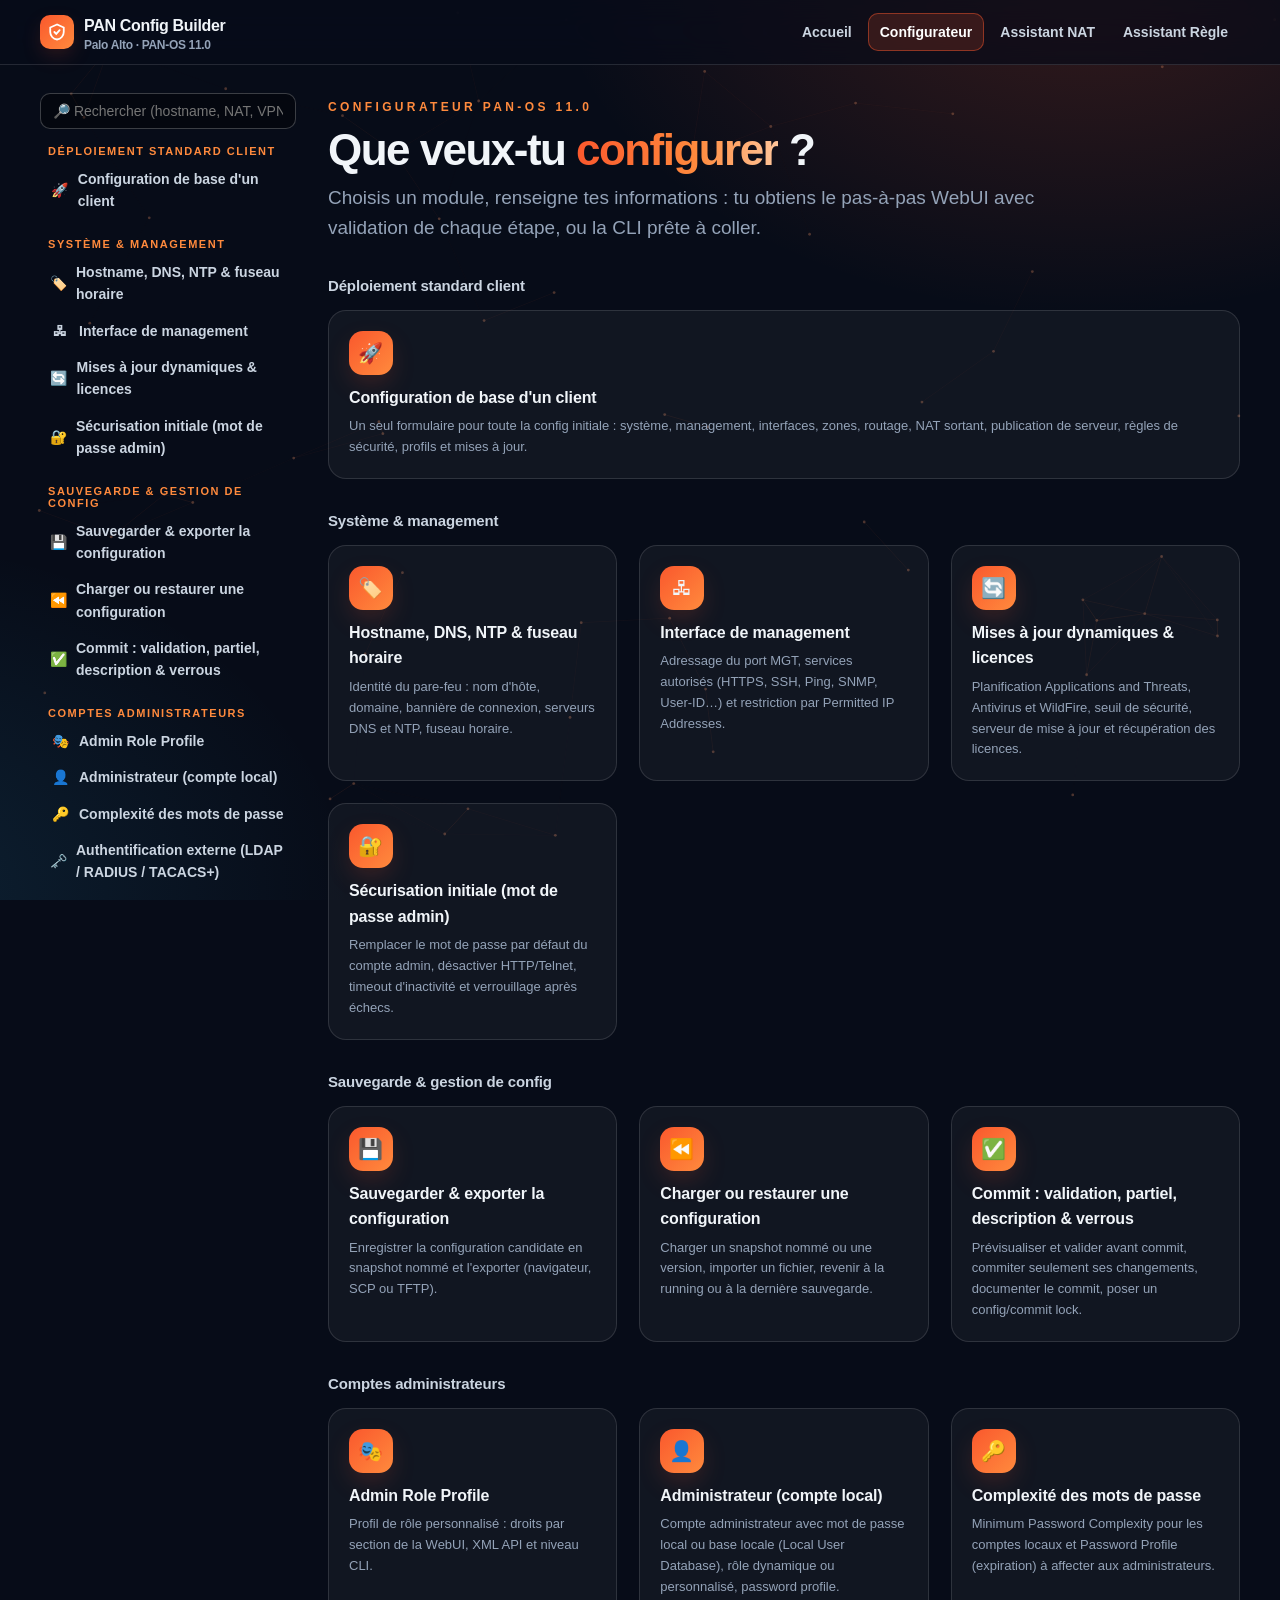
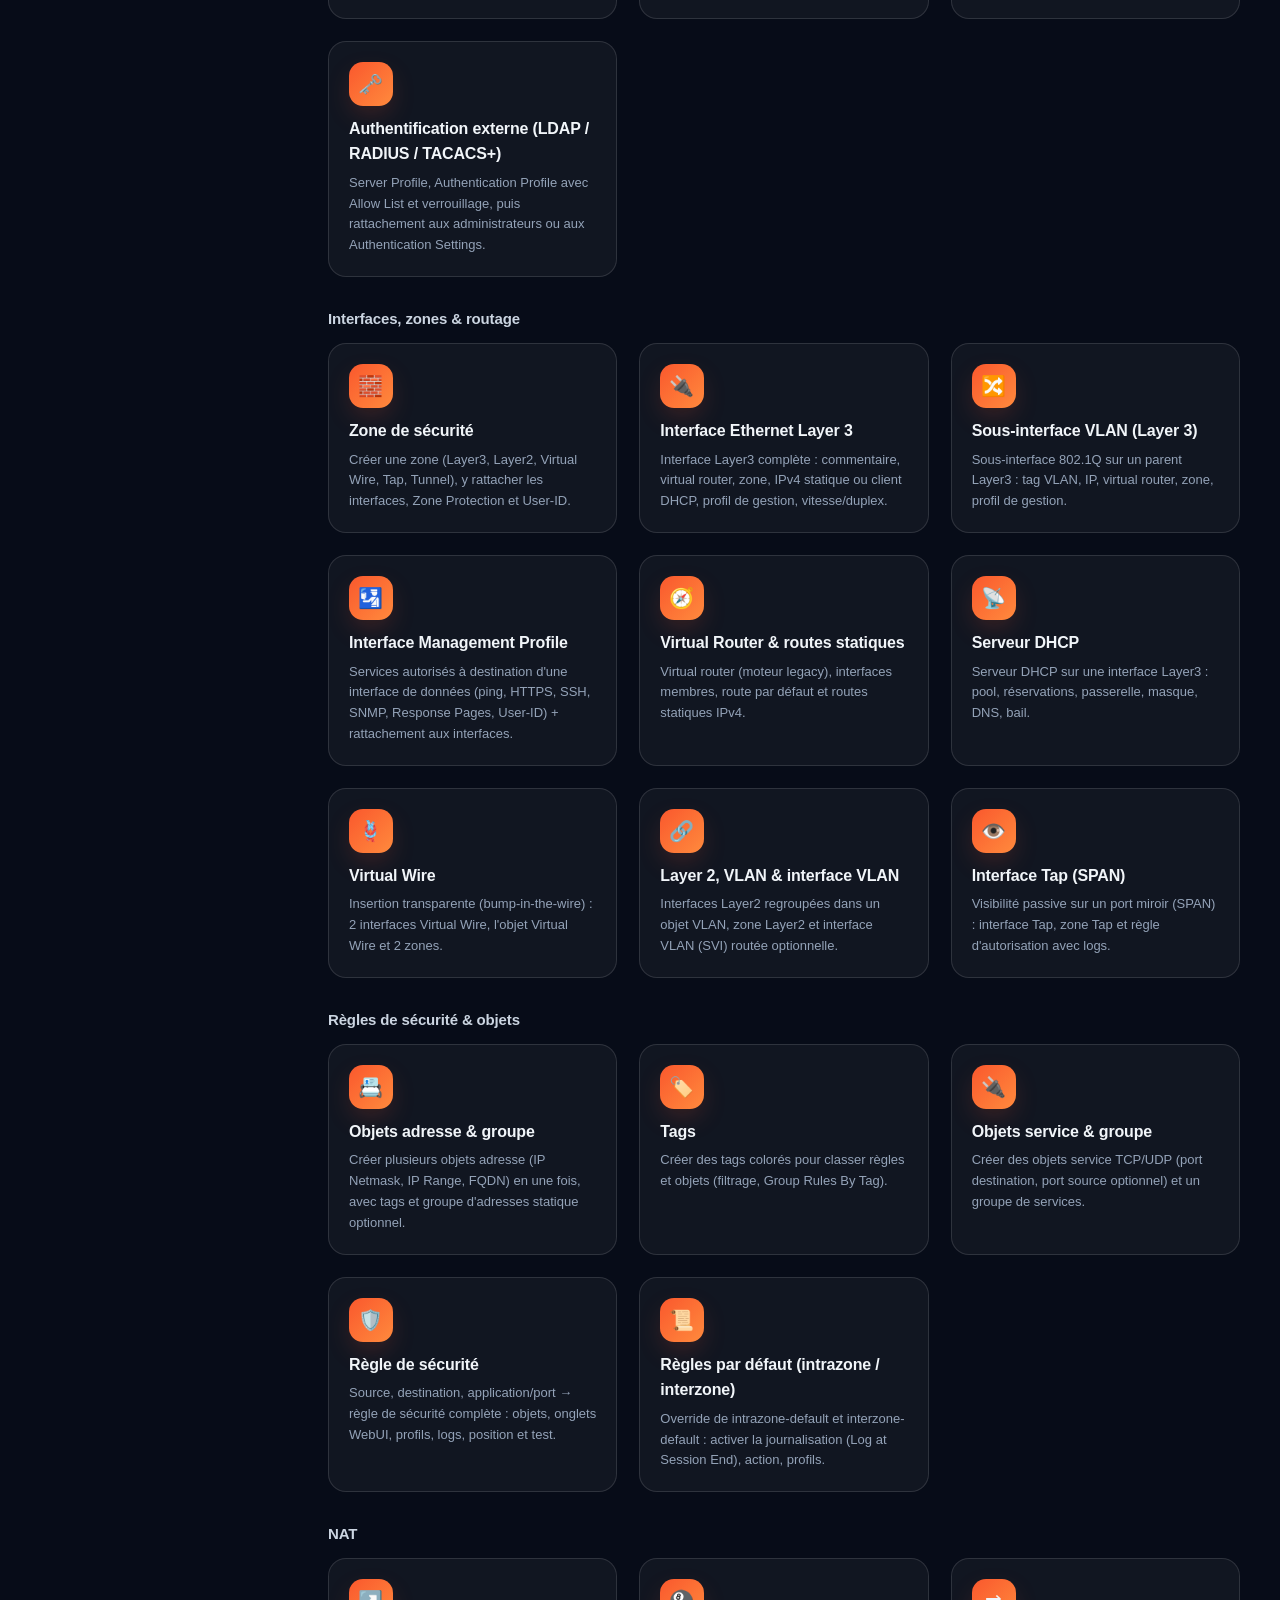
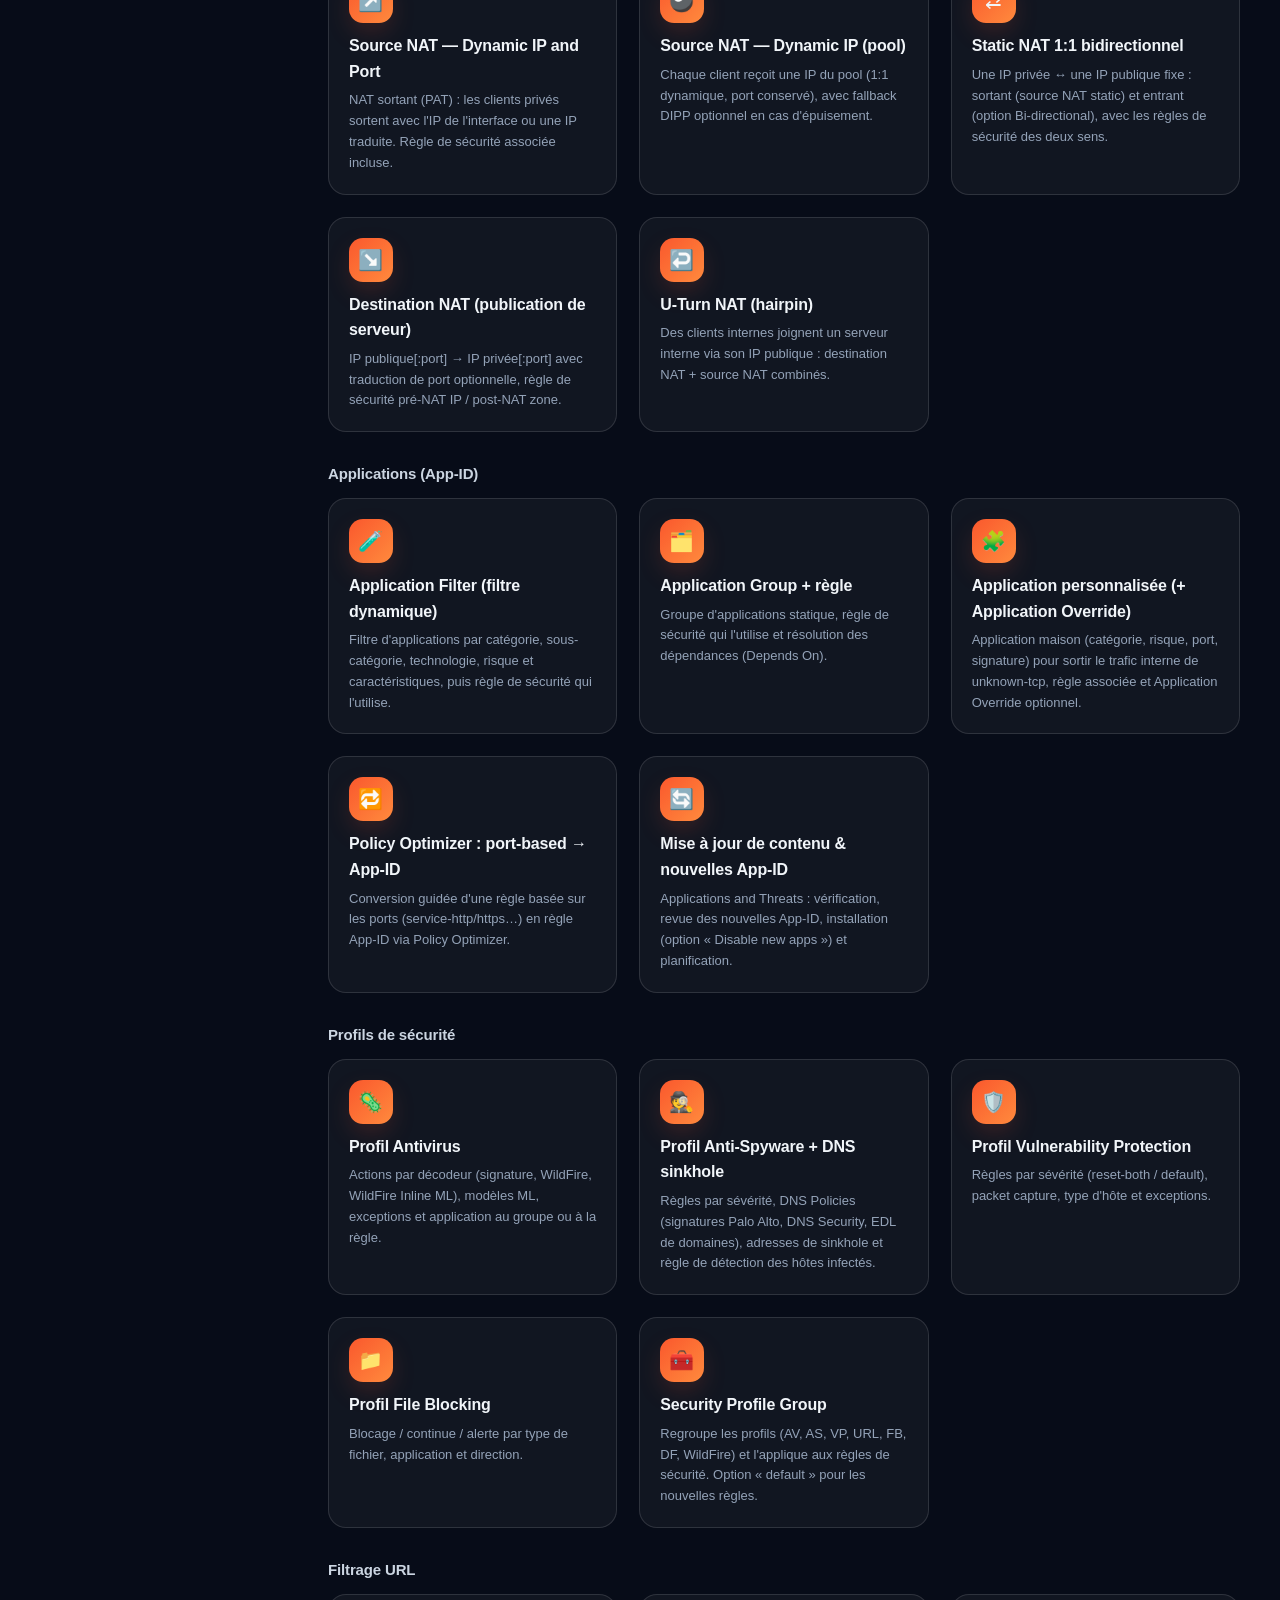
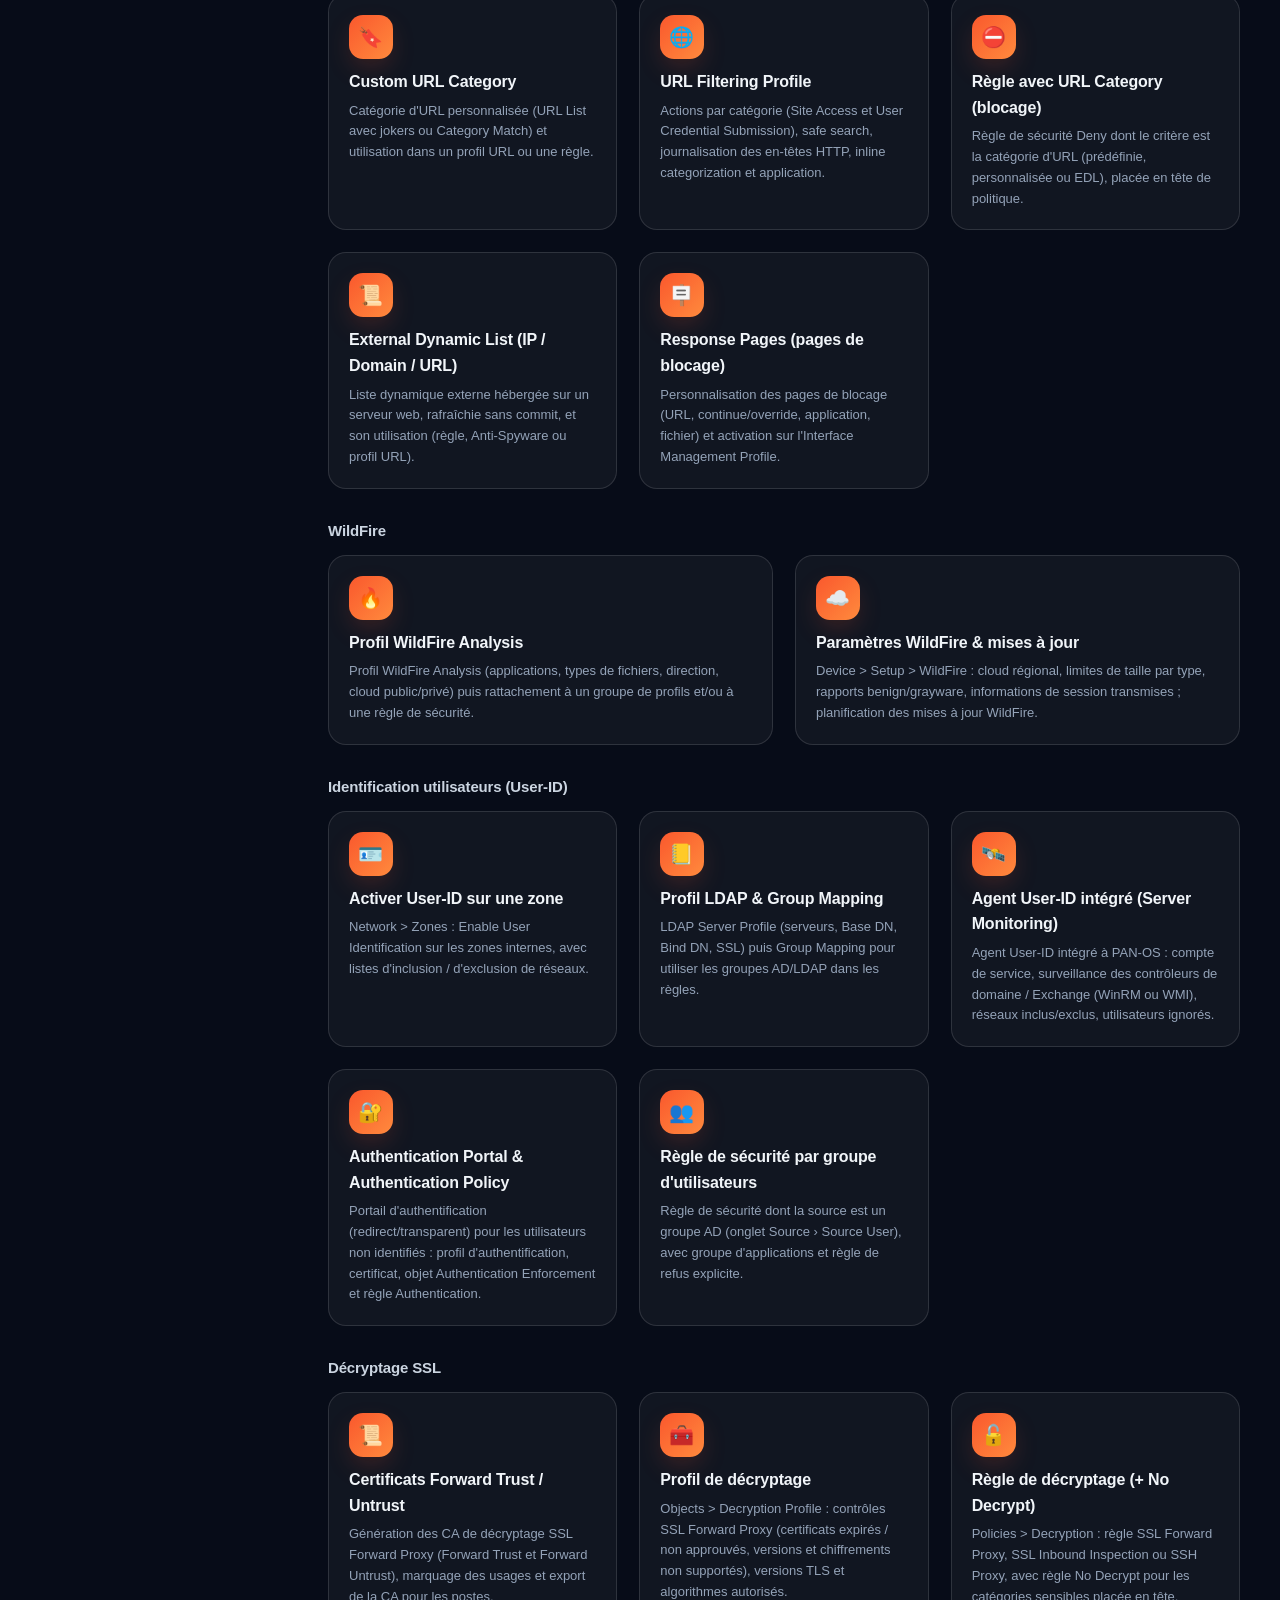
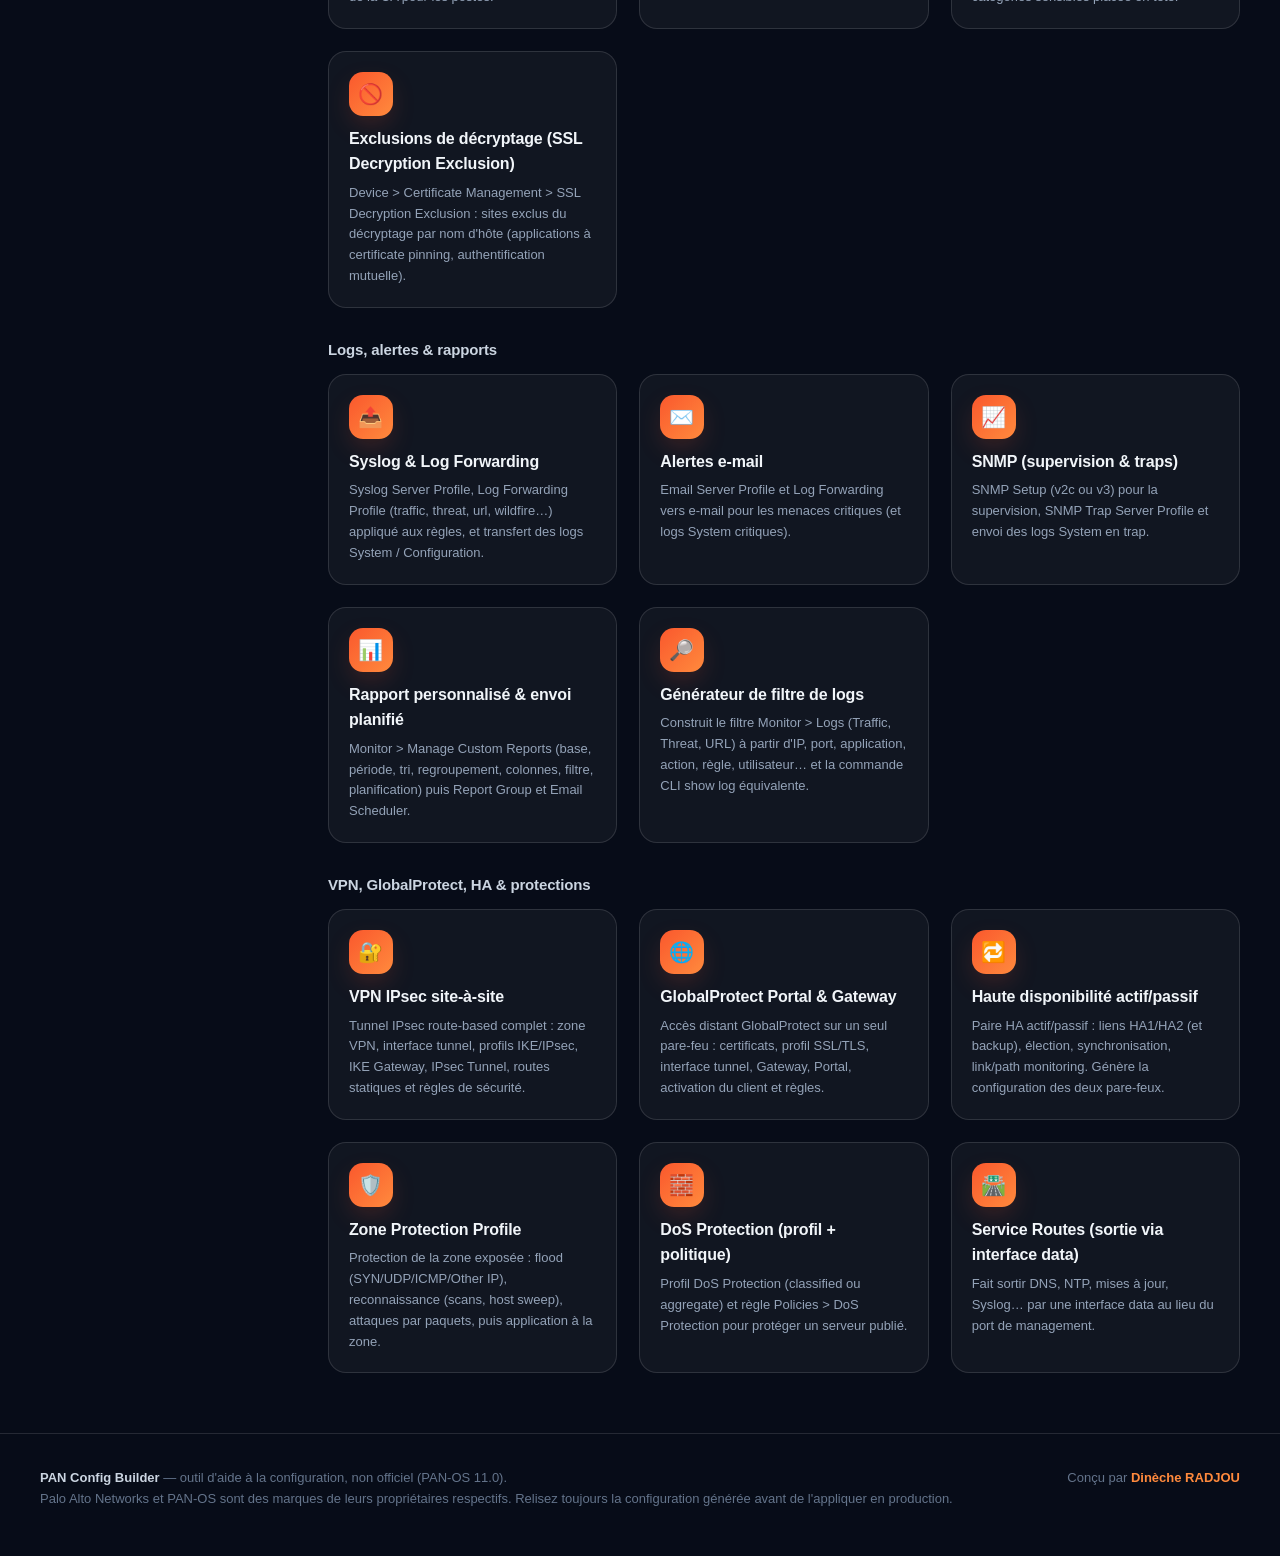
==== pages/configurateur.html @ 104d9c4f "Configurateur PAN-OS : 68 modules (GUI pas-à-pas + CLI), déploiement standard client, assistants neu" ====
<!doctype html>
<html lang="fr">
<head>
<meta charset="utf-8">
<meta name="viewport" content="width=device-width,initial-scale=1">
<title>Configurateur · PAN Config Builder</title>
<meta name="description" content="Renseigne tes informations, obtiens le pas-à-pas WebUI PAN-OS avec validation ou la CLI prête à coller.">
<link rel="stylesheet" href="../assets/css/style.css">
<link rel="stylesheet" href="../assets/css/configurateur.css">
</head>
<body data-root="../" data-page="cfg">
<div id="site-nav"></div>
<main class="wrap cfg-app" id="cfg-app">
  <aside class="cfg-sidebar">
    <input type="text" id="cfg-search" placeholder="🔎 Rechercher (hostname, NAT, VPN…)" aria-label="Rechercher un module">
    <nav id="cfg-side" aria-label="Modules"></nav>
  </aside>
  <div id="cfg-main" class="cfg-mainc"></div>
</main>
<div id="site-foot"></div>
<script src="../assets/js/common.js"></script>
<script src="../assets/js/engine.js"></script>
<script src="../assets/js/modules/std.js"></script>
<script src="../assets/js/modules/m02-m04.js"></script>
<script src="../assets/js/modules/m05.js"></script>
<script src="../assets/js/modules/m06-m07.js"></script>
<script src="../assets/js/modules/m08-m10.js"></script>
<script src="../assets/js/modules/m11-m14.js"></script>
<script src="../assets/js/modules/sup.js"></script>
</body>
</html>
---- assets/css/style.css ----
/* ==========================================================
   PAN Config Builder — design system commun (PAN-OS 11.0)
   HTML/CSS/JS statique : fonctionne en local (file://) et sur GitHub Pages
   ========================================================== */
:root{
  --bg:#070C18; --bg2:#0B1224; --panel:rgba(255,255,255,.045); --panel2:rgba(255,255,255,.08);
  --line:rgba(255,255,255,.12); --line2:rgba(255,255,255,.22);
  --tx:#F1F5F9; --tx2:#CBD5E1; --mut:#94A3B8; --mut2:#64748B;
  --or:#FA582D; --or2:#FF8A3D; --or-glow:rgba(250,88,45,.45);
  --sky:#38BDF8; --ok:#22C55E; --warn:#F59E0B; --bad:#EF4444; --vio:#A78BFA;
  /* couleurs de zones (cohérentes dans tous les schémas) */
  --z-inside:#22C55E; --z-outside:#EF4444; --z-dmz:#F59E0B; --z-users:#38BDF8; --z-extranet:#A78BFA;
  --r:18px; --r-sm:10px;
  --sh:0 30px 80px -30px rgba(0,0,0,.7);
  --font:"Inter","Segoe UI",-apple-system,Roboto,Arial,sans-serif;
  --mono:"JetBrains Mono",ui-monospace,SFMono-Regular,Menlo,Consolas,monospace;
  --ease:cubic-bezier(.2,.8,.2,1);
}
*{box-sizing:border-box;margin:0;padding:0}
html{scroll-behavior:smooth}
body{background:var(--bg);color:var(--tx);font-family:var(--font);line-height:1.6;min-height:100vh;overflow-x:hidden;-webkit-font-smoothing:antialiased}
body::before{content:"";position:fixed;inset:0;z-index:-2;pointer-events:none;
  background:radial-gradient(900px 600px at 85% -5%,rgba(250,88,45,.20),transparent 60%),
             radial-gradient(800px 600px at -10% 100%,rgba(56,189,248,.12),transparent 60%),var(--bg)}
#bg-net{position:fixed;inset:0;z-index:-1;pointer-events:none;opacity:.55}
a{color:var(--or2);text-decoration:none}a:hover{text-decoration:underline}
img{max-width:100%}
::selection{background:var(--or);color:#fff}
code,kbd,pre{font-family:var(--mono)}
:focus-visible{outline:2px solid var(--or2);outline-offset:3px;border-radius:6px}

/* ---------- layout ---------- */
.wrap{width:min(1200px,100% - 32px);margin-inline:auto}
section{padding:72px 0}
.grid{display:grid;gap:22px}
.g2{grid-template-columns:repeat(auto-fit,minmax(320px,1fr))}
.g3{grid-template-columns:repeat(auto-fit,minmax(260px,1fr))}
.g4{grid-template-columns:repeat(auto-fit,minmax(220px,1fr))}
.row{display:flex;gap:12px;align-items:center;flex-wrap:wrap}
.spacer{flex:1}

/* ---------- nav ---------- */
.nav{position:sticky;top:0;z-index:50;backdrop-filter:blur(14px) saturate(140%);-webkit-backdrop-filter:blur(14px) saturate(140%);
  background:rgba(7,12,24,.72);border-bottom:1px solid var(--line)}
.nav .wrap{display:flex;align-items:center;gap:18px;height:64px}
.brand{display:flex;align-items:center;gap:10px;color:var(--tx);font-weight:800;letter-spacing:-.02em;white-space:nowrap}
.brand:hover{text-decoration:none}
.brand .logo{width:34px;height:34px;border-radius:10px;display:grid;place-items:center;background:linear-gradient(135deg,var(--or),var(--or2));box-shadow:0 8px 24px -8px var(--or-glow)}
.brand small{color:var(--mut);font-weight:600;font-size:12px;display:block;line-height:1}
.nav-links{display:flex;gap:4px;margin-left:auto;list-style:none}
.nav-links a{color:var(--tx2);font-size:14px;font-weight:600;padding:8px 12px;border-radius:10px;transition:.2s var(--ease);display:block}
.nav-links a:hover{background:var(--panel2);color:#fff;text-decoration:none}
.nav-links a[aria-current="page"]{color:#fff;background:rgba(250,88,45,.16);box-shadow:inset 0 0 0 1px rgba(250,88,45,.45)}
.nav-burger{display:none;margin-left:auto;background:none;border:1px solid var(--line2);color:#fff;border-radius:10px;padding:7px 11px;font-size:18px;cursor:pointer}
@media (max-width:900px){
  .nav-burger{display:block}
  .nav-links{position:absolute;top:64px;left:0;right:0;flex-direction:column;padding:12px 16px 18px;background:rgba(7,12,24,.97);border-bottom:1px solid var(--line);display:none}
  .nav.open .nav-links{display:flex}
}

/* ---------- typo ---------- */
.kicker{color:var(--or2);letter-spacing:.28em;font-weight:800;font-size:12px;text-transform:uppercase}
h1{font-size:clamp(34px,5.6vw,68px);line-height:1.05;font-weight:900;letter-spacing:-.035em}
h2{font-size:clamp(26px,3.4vw,40px);line-height:1.15;font-weight:850;letter-spacing:-.025em;margin-bottom:10px}
h3{font-size:20px;font-weight:750;letter-spacing:-.01em;margin-bottom:6px}
.grad{background:linear-gradient(90deg,var(--or),var(--or2) 60%,#FFC59A);-webkit-background-clip:text;background-clip:text;color:transparent}
.lead{color:var(--mut);font-size:clamp(16px,1.6vw,19px);max-width:720px}
.mut{color:var(--mut)} .small{font-size:13px}
p+p{margin-top:10px}

/* ---------- cards / panels ---------- */
.card{position:relative;background:var(--panel);border:1px solid var(--line);border-radius:var(--r);padding:24px;transition:transform .35s var(--ease),border-color .3s,box-shadow .35s;overflow:hidden}
.card.hover:hover{transform:translateY(-6px);border-color:rgba(250,88,45,.7);box-shadow:0 24px 60px -24px var(--or-glow)}
.card .ico{width:52px;height:52px;border-radius:14px;display:grid;place-items:center;font-size:24px;background:linear-gradient(135deg,var(--or),var(--or2));margin-bottom:14px;box-shadow:0 10px 30px -10px var(--or-glow)}
a.card{display:block;color:var(--tx)} a.card:hover{text-decoration:none}
.card .spot{position:absolute;inset:0;pointer-events:none;opacity:0;transition:opacity .3s;
  background:radial-gradient(380px circle at var(--mx,50%) var(--my,50%),rgba(250,88,45,.16),transparent 60%)}
.card:hover .spot{opacity:1}
.panel{background:var(--bg2);border:1px solid var(--line);border-radius:var(--r);box-shadow:var(--sh)}

/* ---------- badges / chips ---------- */
.badge{display:inline-flex;align-items:center;gap:6px;font-size:12px;font-weight:700;padding:4px 10px;border-radius:999px;border:1px solid var(--line2);color:var(--tx2);background:var(--panel)}
.badge.or{color:#FFB37A;border-color:rgba(250,88,45,.45);background:rgba(250,88,45,.12)}
.badge.ok{color:#86EFAC;border-color:rgba(34,197,94,.45);background:rgba(34,197,94,.1)}
.badge.warn{color:#FCD34D;border-color:rgba(245,158,11,.45);background:rgba(245,158,11,.1)}
.badge.bad{color:#FCA5A5;border-color:rgba(239,68,68,.45);background:rgba(239,68,68,.1)}
.zone{display:inline-block;font-size:12px;font-weight:800;padding:3px 9px;border-radius:7px;color:#06101f}
.zone.inside{background:var(--z-inside)}.zone.outside{background:var(--z-outside)}.zone.dmz{background:var(--z-dmz)}.zone.users{background:var(--z-users)}.zone.extranet{background:var(--z-extranet)}

/* ---------- buttons ---------- */
.btn{display:inline-flex;align-items:center;gap:8px;font:700 15px var(--font);padding:12px 20px;border-radius:12px;border:1px solid var(--line2);background:var(--panel2);color:#fff;cursor:pointer;transition:.25s var(--ease);text-decoration:none!important}
.btn:hover{transform:translateY(-2px);border-color:var(--or2)}
.btn.primary{background:linear-gradient(135deg,var(--or),var(--or2));border-color:transparent;box-shadow:0 14px 40px -14px var(--or-glow)}
.btn.primary:hover{box-shadow:0 18px 50px -12px var(--or-glow)}
.btn.ghost{background:transparent}
.btn.sm{padding:7px 12px;font-size:13px;border-radius:9px}
.btn:disabled{opacity:.45;cursor:not-allowed;transform:none}

/* ---------- forms ---------- */
label{display:block;font-size:13px;font-weight:700;color:var(--tx2);margin-bottom:6px}
.field{margin-bottom:14px}
input[type=text],input[type=number],select,textarea{width:100%;font:500 15px var(--font);color:#fff;background:rgba(0,0,0,.35);border:1px solid var(--line2);border-radius:var(--r-sm);padding:11px 13px;transition:.2s}
input:focus,select:focus,textarea:focus{outline:none;border-color:var(--or2);box-shadow:0 0 0 3px rgba(250,88,45,.2)}
input.invalid{border-color:var(--bad);box-shadow:0 0 0 3px rgba(239,68,68,.18)}
select option{background:#0B1224}
.hint{font-size:12px;color:var(--mut2);margin-top:5px}
.err{font-size:12px;color:#FCA5A5;margin-top:5px}

/* ---------- code / cli ---------- */
.code{position:relative;background:#050913;border:1px solid var(--line);border-radius:12px;padding:16px 18px;font:13px/1.65 var(--mono);color:#E2E8F0;overflow:auto;white-space:pre}
.code .c{color:#64748B}.code .k{color:var(--or2)}.code .s{color:#86EFAC}.code .n{color:var(--sky)}
.copy-btn{position:absolute;top:8px;right:8px}

/* ---------- callouts ---------- */
.callout{border-left:4px solid var(--sky);background:rgba(56,189,248,.07);border-radius:0 12px 12px 0;padding:14px 18px;margin:14px 0}
.callout.or{border-color:var(--or);background:rgba(250,88,45,.08)}
.callout.ok{border-color:var(--ok);background:rgba(34,197,94,.07)}
.callout.warn{border-color:var(--warn);background:rgba(245,158,11,.07)}
.callout.bad{border-color:var(--bad);background:rgba(239,68,68,.07)}
.callout b:first-child{display:block;margin-bottom:2px}

/* ---------- PAN-OS GUI mock (ressemble à la WebUI) ---------- */
.pan{background:#F4F6F8;color:#1F2933;border-radius:12px;overflow:hidden;box-shadow:var(--sh);font:13px "Segoe UI",Arial,sans-serif;border:1px solid #cfd6de}
.pan-top{background:#1B2733;color:#fff;display:flex;gap:2px;padding:0 10px;font-size:12px;font-weight:600;overflow-x:auto}
.pan-top span{padding:10px 12px;opacity:.75;white-space:nowrap}.pan-top span.on{opacity:1;box-shadow:inset 0 -3px 0 var(--or)}
.pan-title{background:#fff;border-bottom:1px solid #d9dfe5;padding:10px 14px;font-weight:700;display:flex;justify-content:space-between;align-items:center}
.pan-tabs{display:flex;gap:0;background:#E9EDF1;border-bottom:1px solid #cfd6de;overflow-x:auto}
.pan-tabs button{font:600 12px "Segoe UI",Arial,sans-serif;background:none;border:0;padding:9px 14px;color:#52606D;cursor:pointer;white-space:nowrap;border-bottom:3px solid transparent}
.pan-tabs button.on{color:#1F2933;background:#fff;border-bottom-color:var(--or)}
.pan-body{background:#fff;padding:14px 16px;min-height:160px}
.pan-row{display:grid;grid-template-columns:170px 1fr;gap:10px;align-items:center;padding:5px 0;border-bottom:1px dashed #edf0f3}
.pan-row>span:first-child{color:#52606D;font-weight:600}
.pan-val{background:#F7F9FB;border:1px solid #cfd6de;border-radius:4px;padding:4px 8px;min-height:26px;font-family:var(--mono);font-size:12px;color:#102A43}
.pan-val.hl{border-color:var(--or);background:#FFF4EE;animation:panhl 1.4s var(--ease)}
@keyframes panhl{0%{box-shadow:0 0 0 0 rgba(250,88,45,.6)}100%{box-shadow:0 0 0 10px rgba(250,88,45,0)}}
.pan table{width:100%;border-collapse:collapse;font-size:12px}
.pan th{background:#E9EDF1;text-align:left;padding:7px 8px;color:#52606D;font-weight:700;border-bottom:1px solid #cfd6de;white-space:nowrap}
.pan td{padding:7px 8px;border-bottom:1px solid #edf0f3;white-space:nowrap}
.pan-foot{background:#F4F6F8;border-top:1px solid #d9dfe5;padding:10px 14px;display:flex;justify-content:flex-end;gap:8px}
.pan-btn{font:600 12px "Segoe UI",Arial,sans-serif;padding:6px 16px;border-radius:4px;border:1px solid #9AA5B1;background:#fff;color:#1F2933;cursor:pointer}
.pan-btn.pri{background:#0F6FDE;border-color:#0F6FDE;color:#fff}
.pan-commit{background:var(--or);color:#fff;border:0;border-radius:4px;padding:5px 12px;font-weight:700;font-size:12px}

/* ---------- stepper ---------- */
.steps{display:flex;gap:8px;flex-wrap:wrap;margin-bottom:22px}
.steps .st{flex:1;min-width:120px;display:flex;align-items:center;gap:10px;padding:10px 12px;border-radius:12px;border:1px solid var(--line);background:var(--panel);font-size:13px;font-weight:700;color:var(--mut);transition:.3s}
.steps .st i{font-style:normal;width:26px;height:26px;border-radius:50%;display:grid;place-items:center;background:var(--panel2);font-size:12px;flex:none}
.steps .st.on{color:#fff;border-color:var(--or)}.steps .st.on i{background:linear-gradient(135deg,var(--or),var(--or2))}
.steps .st.done{color:var(--tx2)}.steps .st.done i{background:var(--ok);color:#06101f}

/* ---------- reveal / motion ---------- */
[data-reveal]{opacity:0;transform:translateY(28px);transition:opacity .8s var(--ease),transform .8s var(--ease)}
[data-reveal].in{opacity:1;transform:none}
[data-reveal="left"]{transform:translateX(-30px)}[data-reveal="right"]{transform:translateX(30px)}[data-reveal="zoom"]{transform:scale(.94)}
@keyframes float{50%{transform:translateY(-10px)}}
@keyframes pulse-or{0%{box-shadow:0 0 0 0 var(--or-glow)}70%{box-shadow:0 0 0 14px rgba(250,88,45,0)}100%{box-shadow:0 0 0 0 rgba(250,88,45,0)}}
@keyframes dash{to{stroke-dashoffset:-40}}
@keyframes fadeUp{from{opacity:0;transform:translateY(16px)}}
.fade-up{animation:fadeUp .6s var(--ease) both}
.float{animation:float 5s ease-in-out infinite}
.pulse{animation:pulse-or 2s infinite}
.flow-line{stroke-dasharray:6 8;animation:dash 1.2s linear infinite}

/* ---------- toast ---------- */
#toast{position:fixed;left:50%;bottom:28px;transform:translate(-50%,40px);opacity:0;z-index:100;background:#0B1224;border:1px solid var(--or);color:#fff;font-weight:700;font-size:14px;padding:11px 18px;border-radius:12px;box-shadow:var(--sh);transition:.35s var(--ease);pointer-events:none}
#toast.show{opacity:1;transform:translate(-50%,0)}

/* ---------- footer ---------- */
.foot{border-top:1px solid var(--line);padding:34px 0 46px;color:var(--mut2);font-size:13px;margin-top:40px}
.foot .wrap{display:flex;gap:16px;flex-wrap:wrap;justify-content:space-between}

/* ---------- scroll progress ---------- */
#progress{position:fixed;top:0;left:0;height:3px;width:0;z-index:60;background:linear-gradient(90deg,var(--or),var(--or2));box-shadow:0 0 12px var(--or-glow)}

@media (prefers-reduced-motion:reduce){
  *,*::before,*::after{animation-duration:.01ms!important;animation-iteration-count:1!important;transition-duration:.01ms!important;scroll-behavior:auto!important}
  [data-reveal]{opacity:1;transform:none}
}
@media (max-width:600px){section{padding:52px 0}.pan-row{grid-template-columns:1fr;gap:4px}}
---- assets/css/configurateur.css ----
/* Configurateur : sidebar + formulaire + sortie GUI/CLI */
.cfg-app{display:grid;grid-template-columns:260px 1fr;gap:28px;padding:28px 0 20px;align-items:start}
.cfg-sidebar{position:sticky;top:84px;max-height:calc(100vh - 100px);overflow:auto;padding-right:4px}
.cfg-sidebar input{margin-bottom:12px;font-size:14px;padding:9px 12px}
.cfg-grp{margin-bottom:14px}
.cfg-grp-t{font:800 11px var(--font);letter-spacing:.14em;color:var(--or2);text-transform:uppercase;padding:4px 8px}
.cfg-grp-t span{color:var(--mut2);letter-spacing:.04em;text-transform:none;font-weight:600}
.cfg-link{display:flex;gap:9px;align-items:center;padding:7px 10px;border-radius:9px;color:var(--tx2);font-size:14px;font-weight:600;transition:.2s var(--ease)}
.cfg-link i{font-style:normal;width:20px;text-align:center}
.cfg-link:hover{background:var(--panel2);color:#fff;text-decoration:none;transform:translateX(3px)}
.cfg-link.on{background:rgba(250,88,45,.15);color:#fff;box-shadow:inset 3px 0 0 var(--or)}
.cfg-mainc{min-width:0}
.cfg-head{margin-bottom:22px}
.cfg-head h1{font-size:clamp(28px,4vw,44px);margin:8px 0 10px}
.cfg-h1{font-size:clamp(24px,3.2vw,36px)!important;margin:2px 0 0!important}
.cfg-ico{width:58px;height:58px;border-radius:16px;display:grid;place-items:center;font-size:28px;background:linear-gradient(135deg,var(--or),var(--or2));box-shadow:0 12px 30px -10px var(--or-glow);flex:none}
.cfg-dash-t{margin:30px 0 12px;font-size:15px;color:var(--tx2)}.cfg-dash-t b{color:var(--or2);margin-right:6px}
.cfg-card{padding:20px}.cfg-card .ico{width:44px;height:44px;font-size:20px;margin-bottom:10px}.cfg-card h3{font-size:16px}
.cfg-layout{display:grid;grid-template-columns:minmax(0,.95fr) minmax(0,1.05fr);gap:22px;align-items:start}
.cfg-in{padding:20px;position:sticky;top:84px;max-height:calc(100vh - 100px);overflow:auto}
.cfg-in-h{margin-bottom:12px}.cfg-in-h h3,.cfg-out-t{font-size:16px;margin:0}
.cfg-out-t{margin-bottom:12px}
.cfg-fs{border:1px solid var(--line);border-radius:14px;padding:12px 14px 2px;margin-bottom:12px}
.cfg-fs legend{font:800 11px var(--font);letter-spacing:.14em;text-transform:uppercase;color:var(--or2);padding:0 6px}
.cfg-fields{display:grid;grid-template-columns:1fr 1fr;gap:0 12px}
.cfg-fields .field.wide{grid-column:1/-1}
.cfg-fields .field[hidden]{display:none}
.req{color:var(--or2)}
.cfg-check{display:flex;gap:9px;align-items:center;cursor:pointer;font-size:14px;color:var(--tx2);margin:6px 0 0}
.cfg-check input{width:18px;height:18px;accent-color:var(--or)}
.cfg-modes{display:flex;gap:6px;align-items:center;margin-bottom:14px;flex-wrap:wrap}
.cfg-modes [role=tab]{font:700 14px var(--font);color:var(--tx2);background:var(--panel);border:1px solid var(--line2);border-radius:11px;padding:9px 16px;cursor:pointer;transition:.25s var(--ease)}
.cfg-modes [role=tab][aria-selected=true]{color:#fff;border-color:transparent;background:linear-gradient(135deg,var(--or),var(--or2));box-shadow:0 10px 30px -12px var(--or-glow)}
.cfg-empty{text-align:center;padding:50px 20px;border:1px dashed var(--line2);border-radius:var(--r);color:var(--mut)}
.cfg-empty-ico{font-size:40px;margin-bottom:8px;animation:float 4s ease-in-out infinite}
.cfg-prog{display:flex;align-items:center;gap:12px;margin-bottom:14px;font-size:13px;font-weight:700;color:var(--tx2)}
.cfg-prog-bar{flex:1;height:8px;border-radius:9px;background:var(--panel2);overflow:hidden}
.cfg-prog-bar i{display:block;height:100%;background:linear-gradient(90deg,var(--or),var(--or2));transition:width .5s var(--ease);box-shadow:0 0 12px var(--or-glow)}
.cfg-steps{list-style:none;display:grid;gap:14px}
.cfg-step{background:var(--panel);border:1px solid var(--line);border-radius:16px;padding:16px;opacity:0;transform:translateY(14px);transition:opacity .5s var(--ease),transform .5s var(--ease),border-color .3s,background .3s}
.cfg-step.in{opacity:1;transform:none}
.cfg-step.done{border-color:rgba(34,197,94,.5);background:rgba(34,197,94,.05)}
.cfg-step-h{display:flex;gap:12px;align-items:flex-start}
.cfg-num{flex:none;width:32px;height:32px;border-radius:50%;display:grid;place-items:center;font-weight:900;font-size:14px;background:linear-gradient(135deg,var(--or),var(--or2));transition:.3s}
.cfg-step.done .cfg-num{background:var(--ok);color:#06101f;animation:pop .4s var(--ease)}
@keyframes pop{50%{transform:scale(1.25)}}
.cfg-step-tt{flex:1;min-width:0}.cfg-step-tt b{font-size:15px}
.cfg-path{display:flex;flex-wrap:wrap;gap:4px;align-items:center;margin-top:4px;font:600 12px var(--mono);color:var(--sky)}
.cfg-path i{font-style:normal;color:var(--mut2)}.cfg-path .tab{color:var(--or2)}
.cfg-done{display:flex;align-items:center;gap:6px;font-size:13px;color:var(--tx2);cursor:pointer;white-space:nowrap;margin:0;padding:5px 10px;border:1px solid var(--line2);border-radius:9px}
.cfg-done input{accent-color:var(--ok);width:16px;height:16px}
.cfg-action{margin:10px 0 0 44px;font-size:14px;color:var(--tx2)}
.cfg-pan{margin:12px 0 0 44px}
.cfg-pan .pan-row{grid-template-columns:minmax(120px,190px) 1fr}
.cfg-pan .pan-val{white-space:pre-wrap;word-break:break-word}
.cfg-step .callout{margin:10px 0 0 44px;font-size:13px}
.cfg-finish{margin-top:16px;padding:16px;border-radius:14px;text-align:center;font-weight:800;background:rgba(34,197,94,.1);border:1px solid rgba(34,197,94,.5);display:none}
.cfg-finish.show{display:block;animation:fadeUp .5s var(--ease)}
.cfg-cli{position:relative}
.cfg-cli .code{max-height:70vh}
@media (max-width:1100px){.cfg-layout{grid-template-columns:1fr}.cfg-in{position:static;max-height:none}}
@media (max-width:860px){.cfg-app{grid-template-columns:1fr}.cfg-sidebar{position:static;max-height:260px}}
@media (max-width:560px){.cfg-fields{grid-template-columns:1fr}.cfg-action,.cfg-pan,.cfg-step .callout{margin-left:0}}
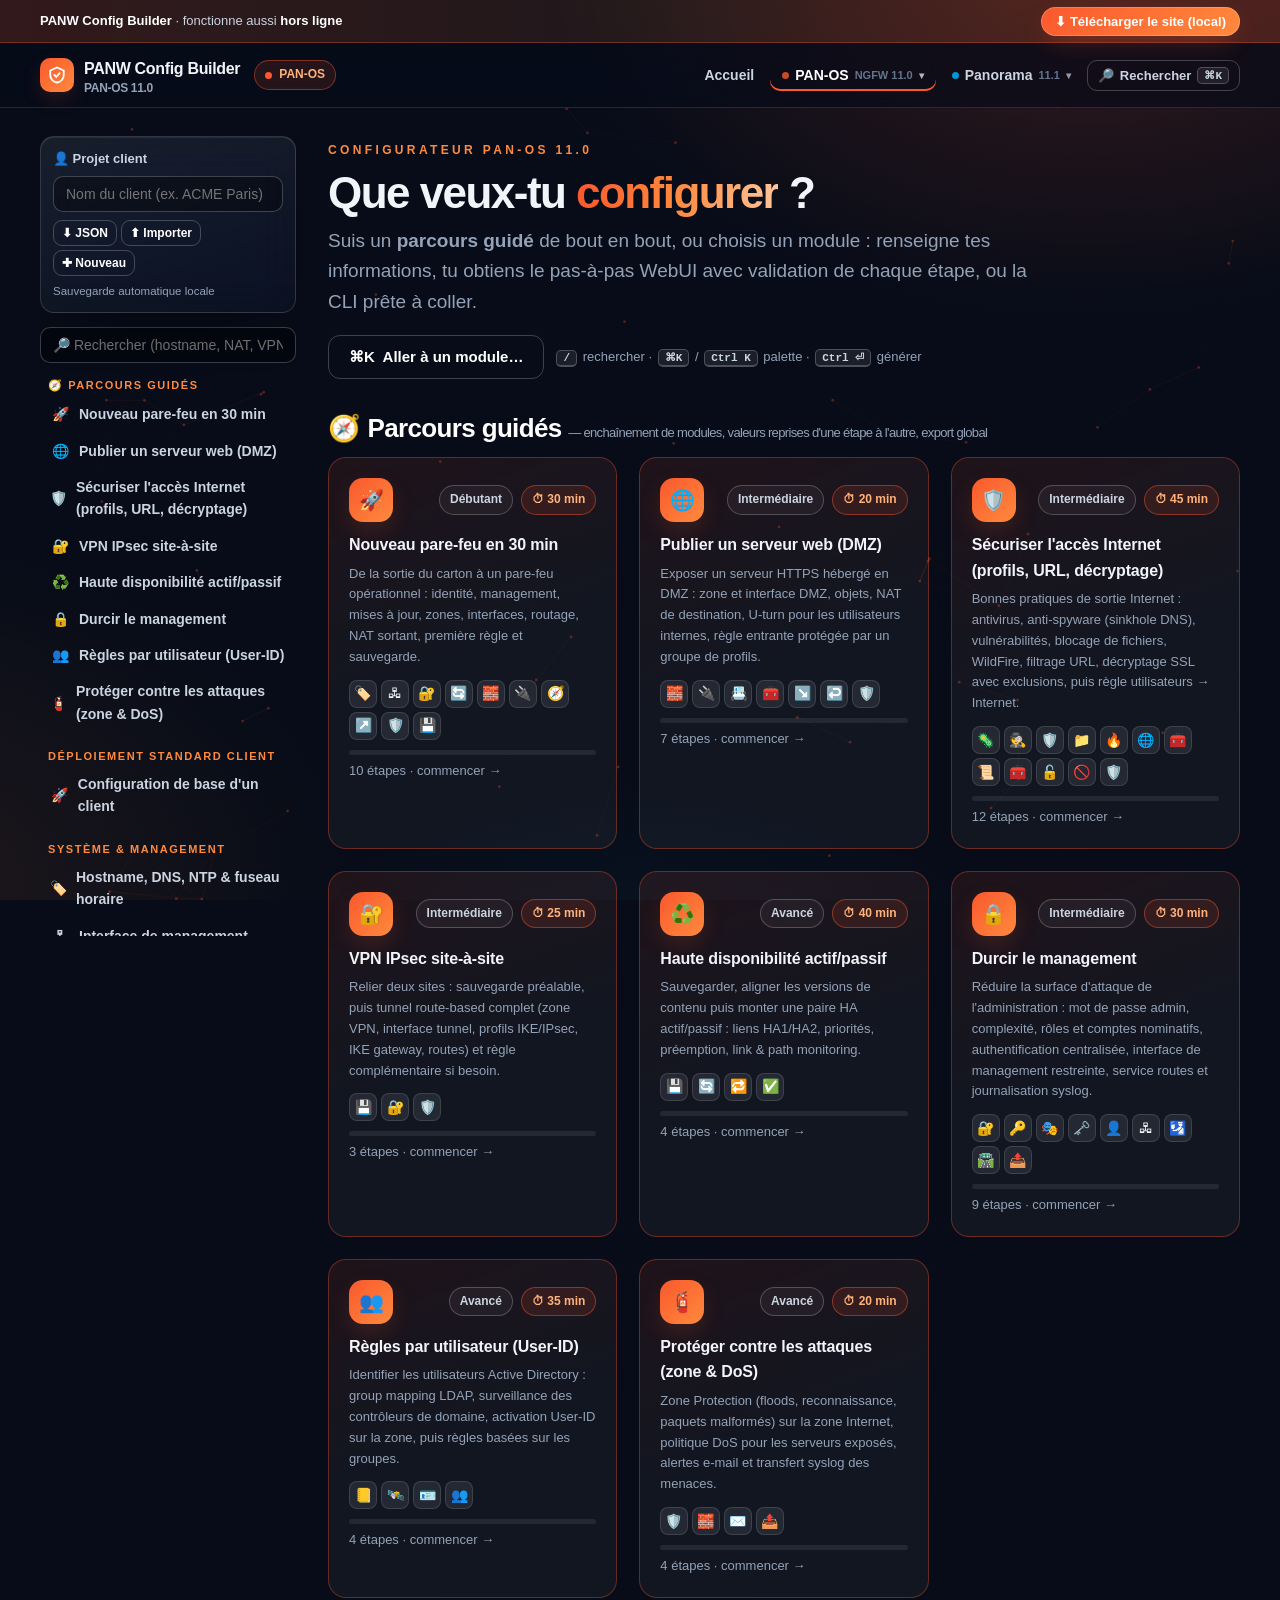
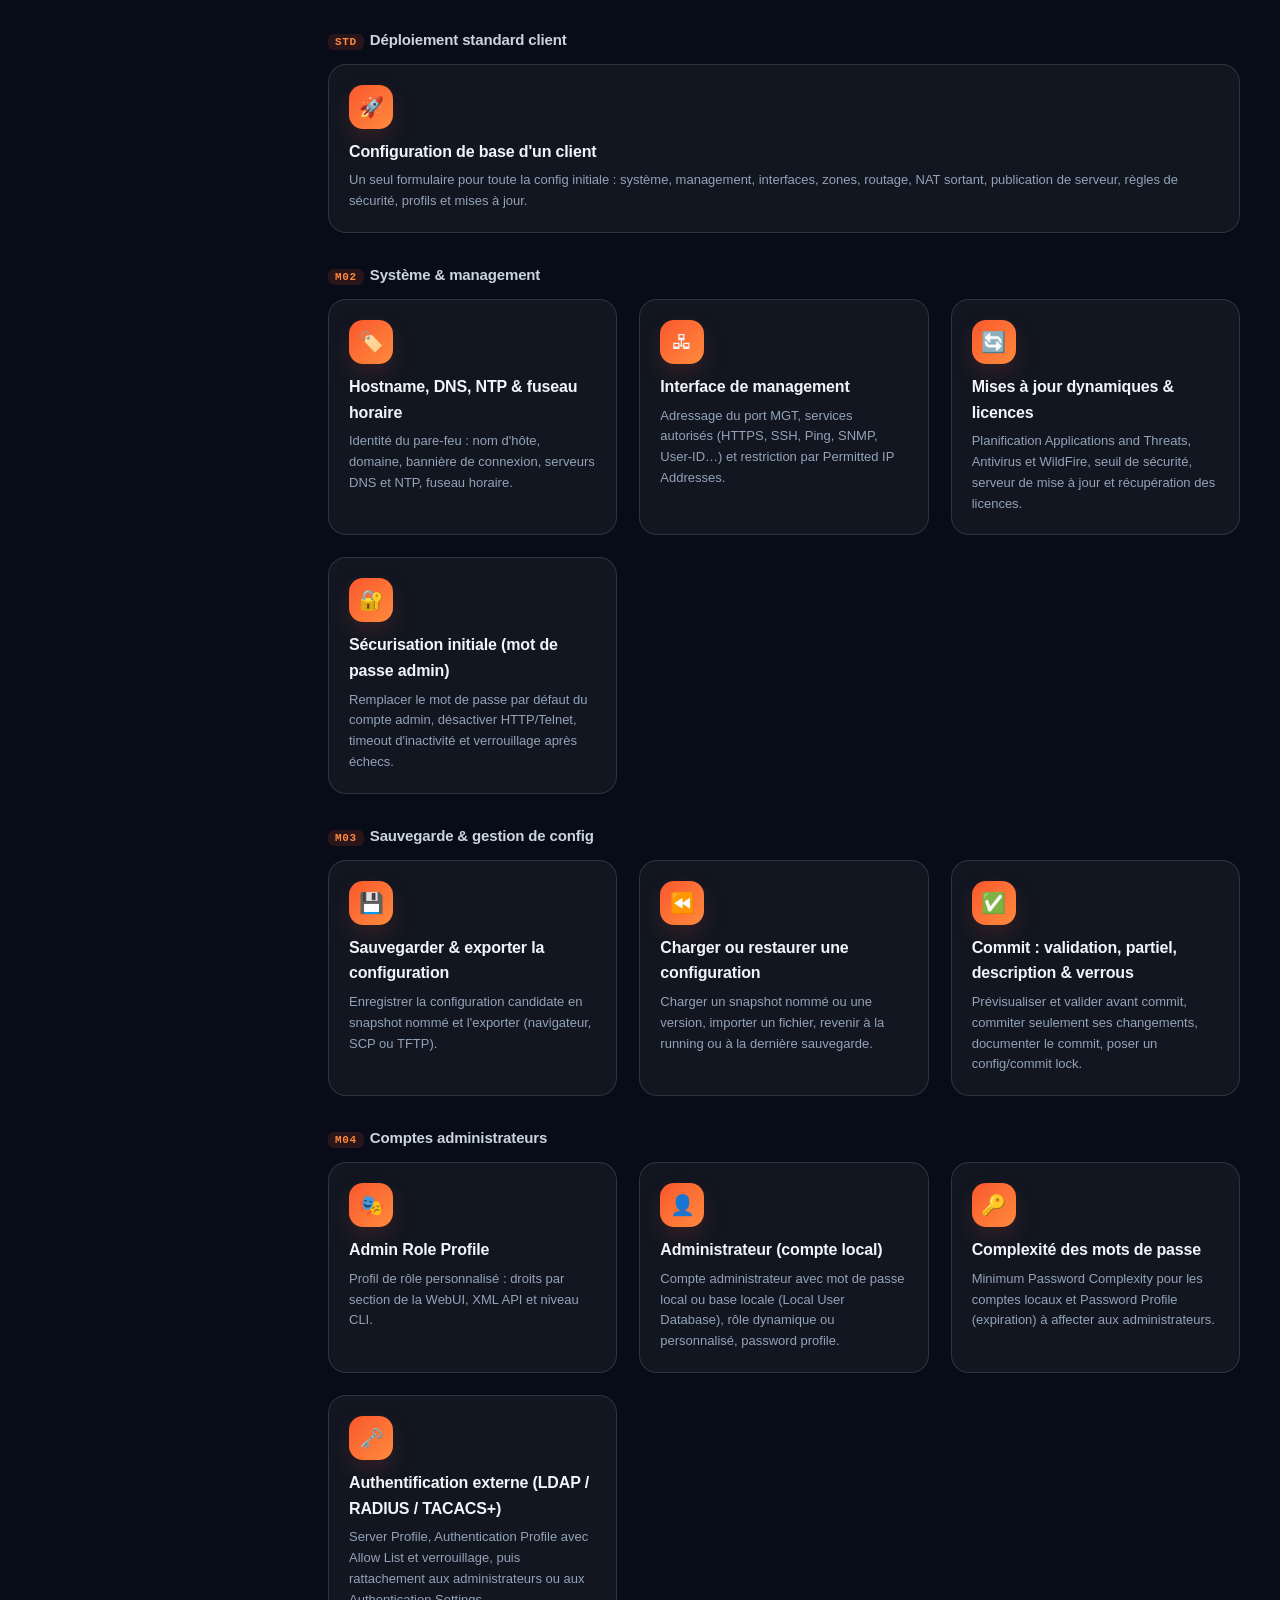
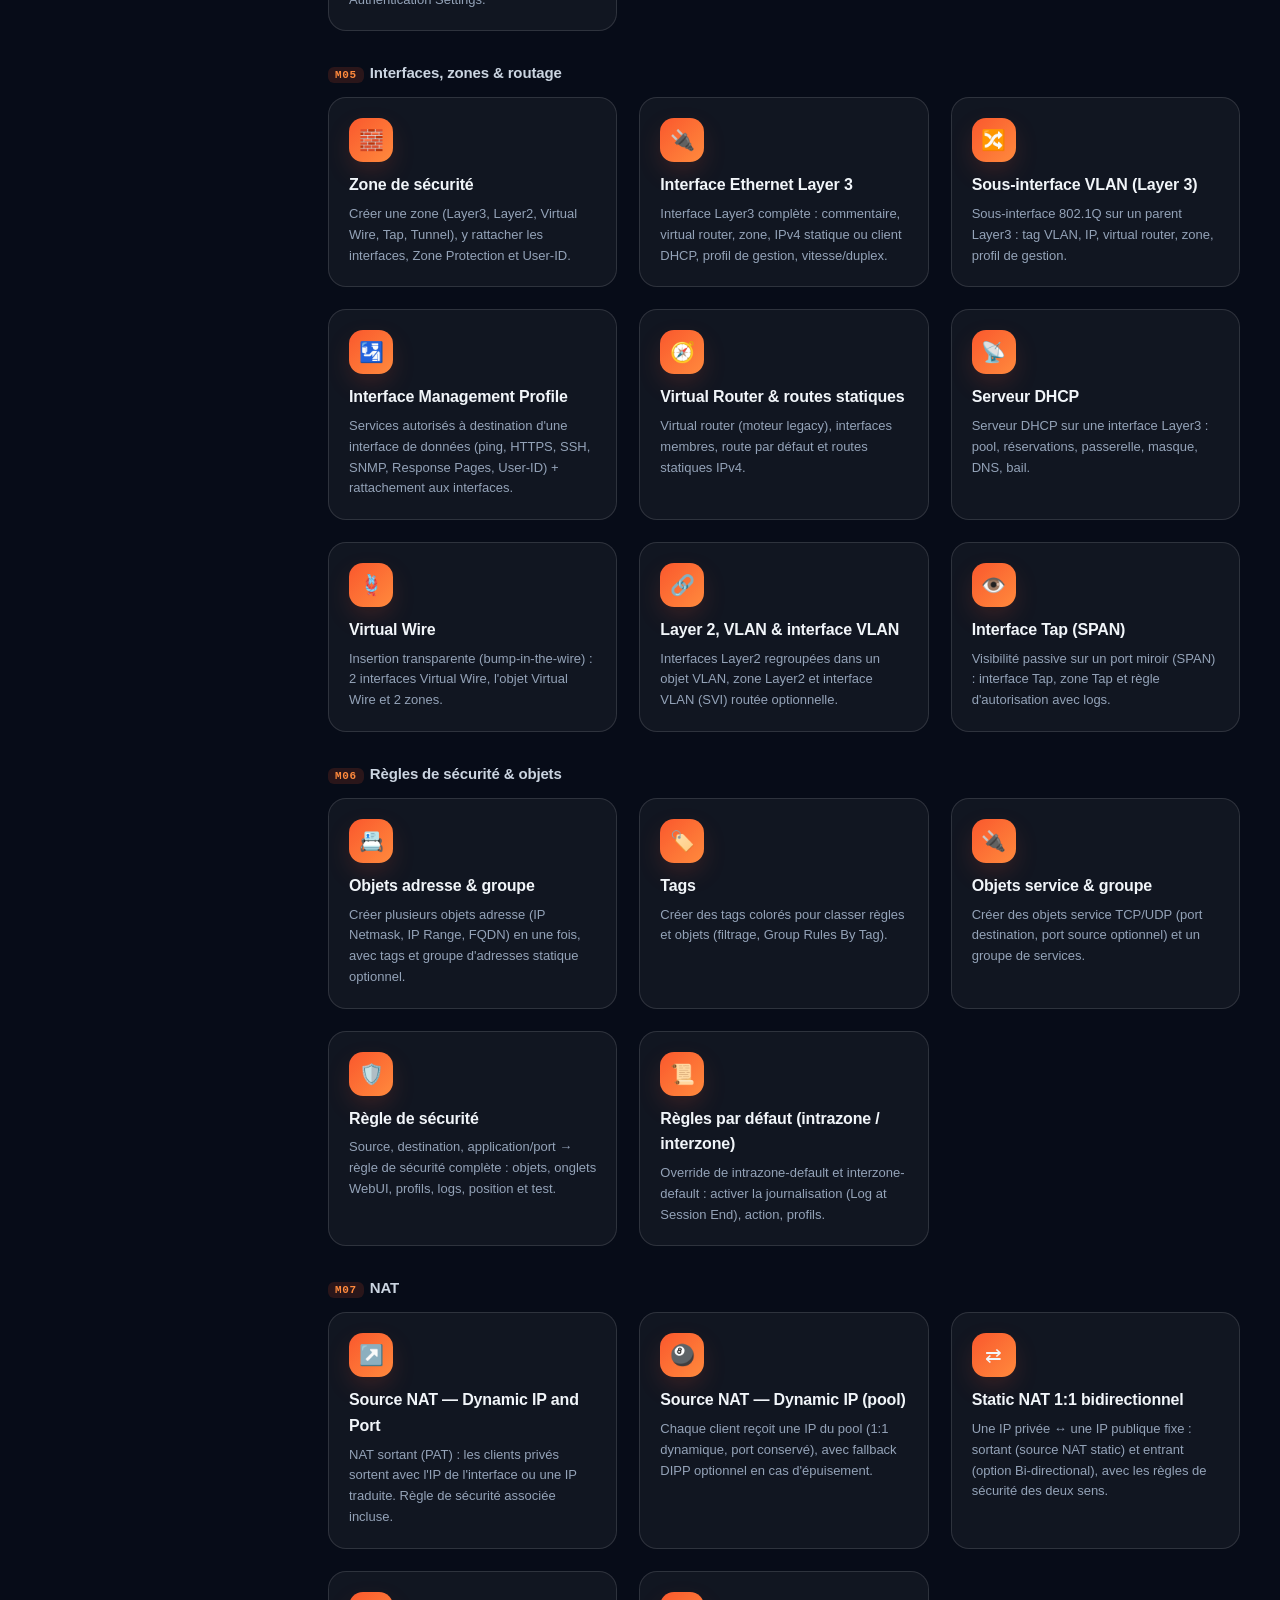
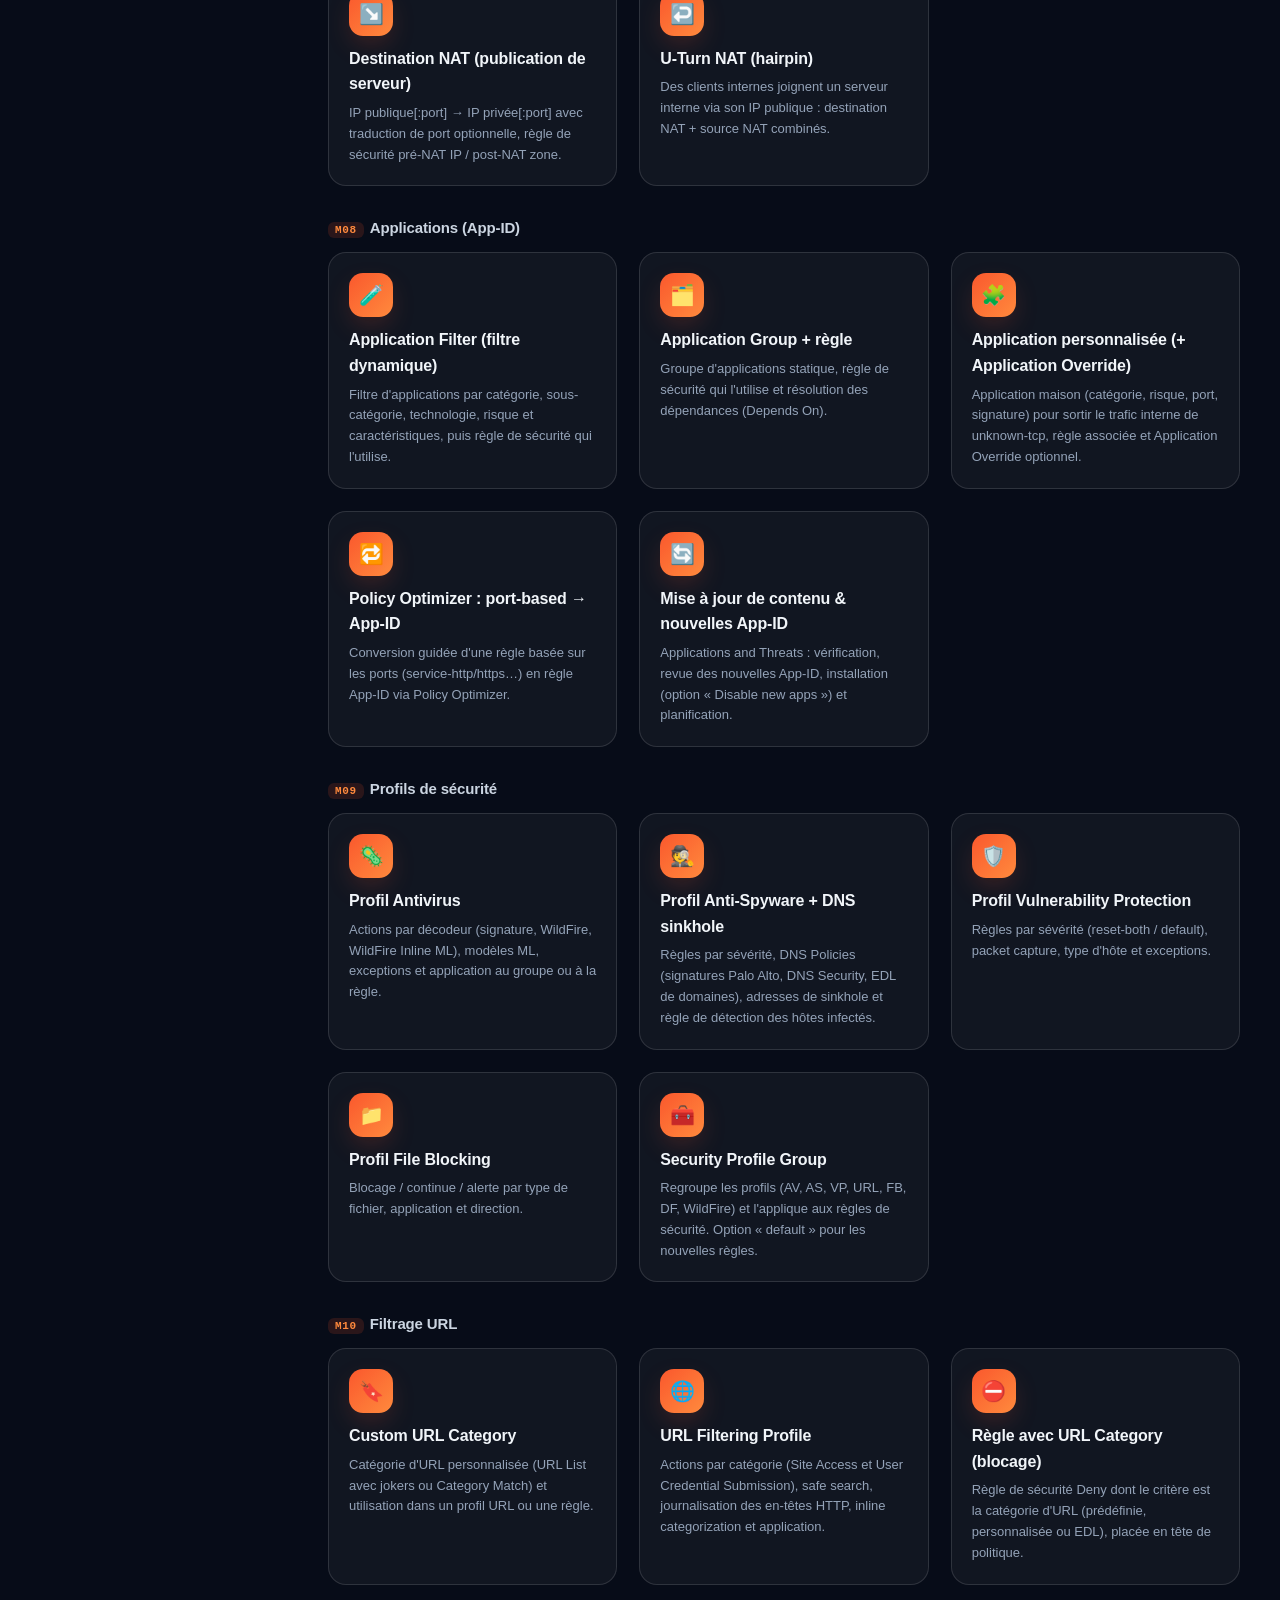
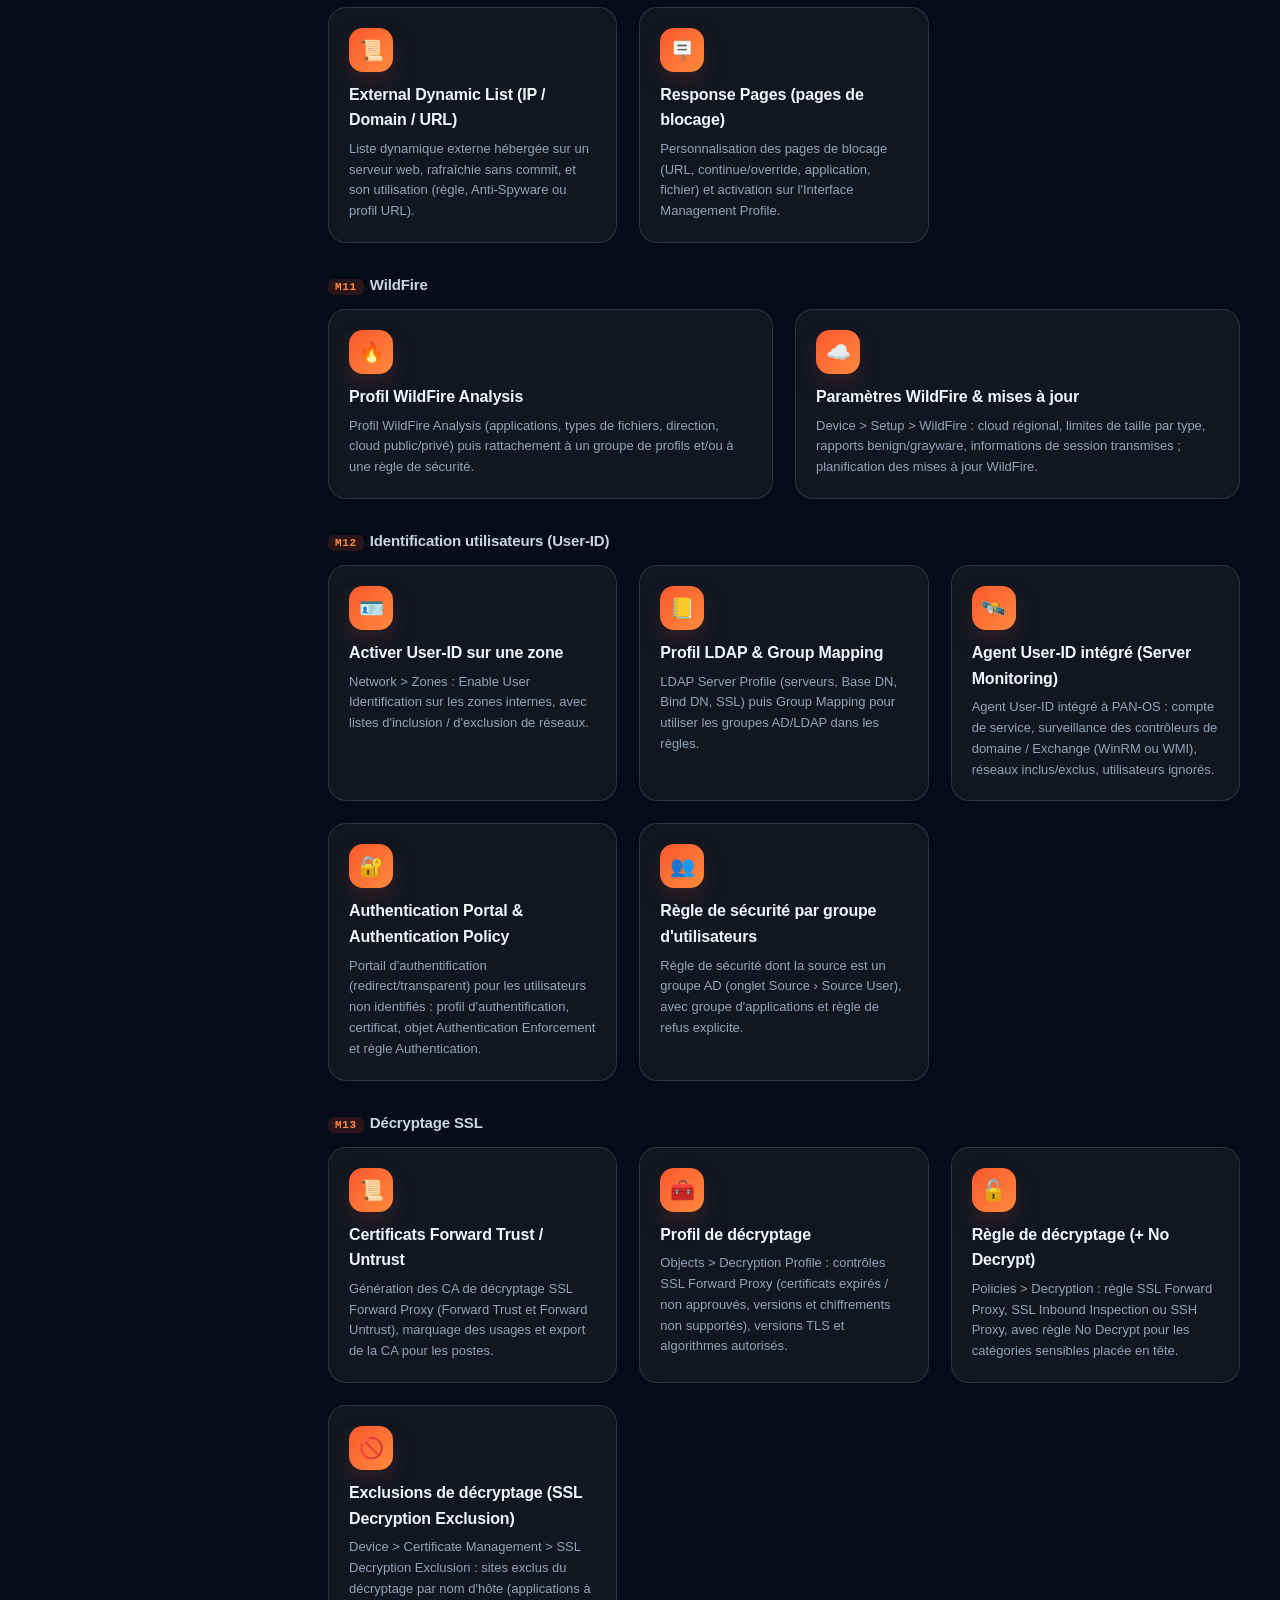
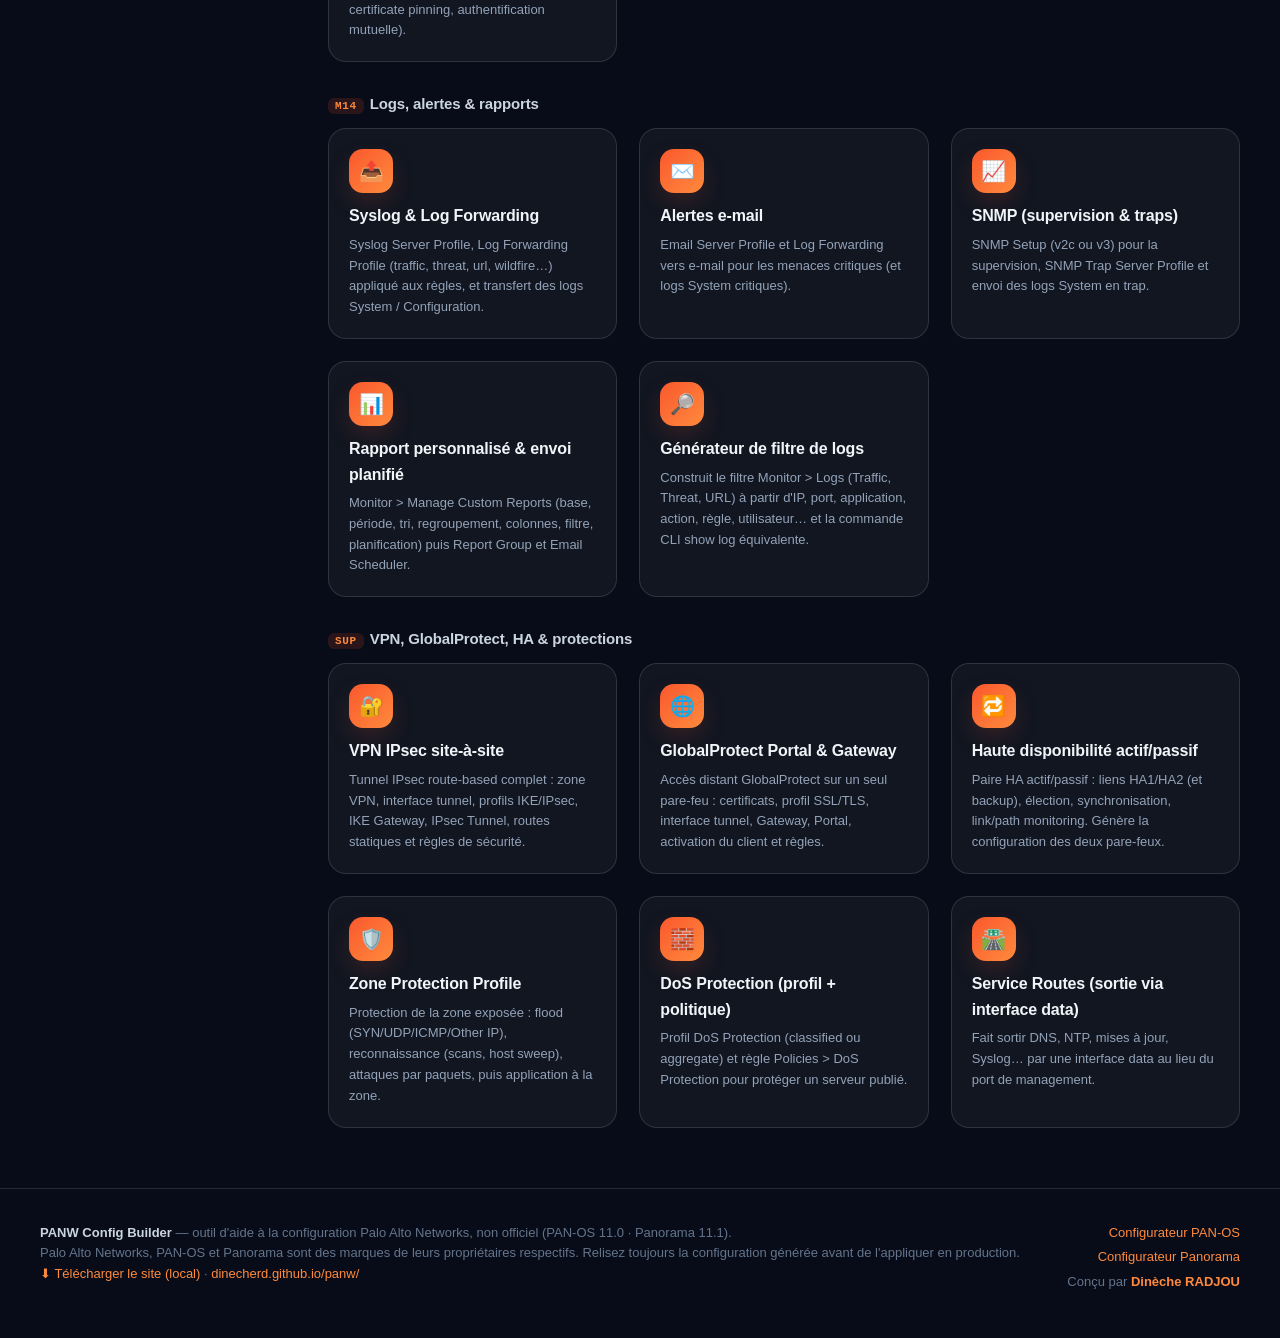
==== commit 08b64816: "PANW Config Builder : hub PAN-OS + Panorama 11.1 (49 modules, 9 parcours), parcours guidés, projet c" ====
--- a/pages/configurateur.html
+++ b/pages/configurateur.html
@@ -3,12 +3,13 @@
 <head>
 <meta charset="utf-8">
 <meta name="viewport" content="width=device-width,initial-scale=1">
-<title>Configurateur · PAN Config Builder</title>
-<meta name="description" content="Renseigne tes informations, obtiens le pas-à-pas WebUI PAN-OS avec validation ou la CLI prête à coller.">
+<title>Configurateur PAN-OS · PANW Config Builder</title>
+<meta name="description" content="Configurateur PAN-OS 11.0 : parcours guidés et 68 modules. Renseigne tes informations, obtiens le pas-à-pas WebUI avec validation ou la CLI prête à coller.">
+<meta name="theme-color" content="#070C18">
 <link rel="stylesheet" href="../assets/css/style.css">
 <link rel="stylesheet" href="../assets/css/configurateur.css">
 </head>
-<body data-root="../" data-page="cfg">
+<body data-root="../" data-page="cfg" data-product="panos">
 <div id="site-nav"></div>
 <main class="wrap cfg-app" id="cfg-app">
   <aside class="cfg-sidebar">
@@ -27,5 +28,6 @@
 <script src="../assets/js/modules/m08-m10.js"></script>
 <script src="../assets/js/modules/m11-m14.js"></script>
 <script src="../assets/js/modules/sup.js"></script>
+<script src="../assets/js/modules/scenarios.js"></script>
 </body>
 </html>
--- a/assets/css/style.css
+++ b/assets/css/style.css
@@ -1,12 +1,48 @@
 /* ==========================================================
-   PAN Config Builder — design system commun (PAN-OS 11.0)
-   HTML/CSS/JS statique : fonctionne en local (file://) et sur GitHub Pages
+   PANW Config Builder — design system commun (PAN-OS 11.0 · Panorama 11.1)
+   HTML/CSS/JS statique, sans dépendance : fonctionne en local (file://) et sur GitHub Pages.
+
+   THÈMES PRODUIT  (via <body data-product="…">, posé aussi par common.js d'après data-page)
+     panos (défaut) : accent orange  --or #FA582D / --or2 #FF8A3D
+     panorama       : accent cyan / bleu électrique  --or #00B8FF / --or2 #5B7CFF
+     → toujours utiliser var(--or), var(--or2), var(--or3), var(--or-glow), rgba(var(--acc-rgb),a), var(--acc-tx)
+       pour que les composants changent de couleur automatiquement. Forcer un thème localement :
+       <section data-product="panorama"> … </section> (les variables sont redéfinies sur l'élément).
+
+   CLASSES UTILITAIRES (existantes, conservées)
+     .wrap .grid .g2 .g3 .g4 .row .spacer · .kicker .grad .lead .mut .small · .card(.hover) .panel .badge(.or/.ok/.warn/.bad)
+     .btn(.primary/.ghost/.sm) · .callout(.or/.ok/.warn/.bad) · .code · .fade-up .float .pulse · .steps .st
+     [data-reveal] (""|left|right|zoom|blur|flip) + data-delay="ms"   → révélé au scroll (classe .in)
+
+   MOTION DESIGN (nouveau — tout respecte prefers-reduced-motion)
+     [data-stagger="80"]           conteneur : ses enfants sont révélés en cascade (80 ms entre chaque)
+                                   option data-stagger-type="zoom|left|right|blur|flip", data-delay de départ
+     [data-count="68"]             compteur animé de 0 → 68 à l'apparition ; data-prefix, data-suffix="+", data-duration="1400"
+     .grad-anim                    dégradé de texte animé (à combiner avec .grad ou seul) ; .grad-panos / .grad-pano / .grad-duo forcent la palette
+     .glass                        panneau glassmorphism (flou + bordure lumineuse + spotlight suivant le curseur)
+     .glow-border                  bordure en dégradé conique animée (cartes « héros »)
+     .shine                        reflet qui balaie l'élément au survol (boutons, cartes)
+     [data-magnetic]               bouton magnétique (attiré par le curseur ; .btn.primary et .btn-dl le sont par défaut) ;
+                                   valeur optionnelle = force (ex. data-magnetic=".4")
+     [data-tilt]                   carte qui s'incline en 3D au survol (valeur = degrés max, défaut 8)
+     [data-spot]                   active le spotlight curseur (--mx/--my) sur n'importe quel élément (.card et .glass l'ont déjà)
+     .float .float-slow .pulse .spin-slow .bounce-in .pop-in .orbit   animations unitaires
+     .hero-orbs                    conteneur décoratif : 3 halos colorés flottants (position:absolute, mettre parent en relative)
+     .marquee > .marquee-track     défilement horizontal infini (dupliquer le contenu dans le track)
+     .stat > b[data-count] + span  bloc chiffre-clé ; .stats = rangée responsive de .stat
+     .chip                         pastille compacte ; .chip.panos / .chip.pano colorées par produit
+     .divider-glow                 séparateur horizontal lumineux
+     .kbd / kbd                    touche clavier
+     .vt-name-*                    (non requis) les View Transitions de page sont automatiques (cross-document si
+                                   supporté, sinon fondu JS) ; nav et topbar restent fixes pendant la transition
+     #cursor-glow                  halo qui suit le curseur (créé par common.js ; désactiver : <body data-no-cursor>)
+     PAN.confetti(el)              explosion de confettis (JS)
    ========================================================== */
 :root{
   --bg:#070C18; --bg2:#0B1224; --panel:rgba(255,255,255,.045); --panel2:rgba(255,255,255,.08);
   --line:rgba(255,255,255,.12); --line2:rgba(255,255,255,.22);
   --tx:#F1F5F9; --tx2:#CBD5E1; --mut:#94A3B8; --mut2:#64748B;
-  --or:#FA582D; --or2:#FF8A3D; --or-glow:rgba(250,88,45,.45);
+  --or:#FA582D; --or2:#FF8A3D; --or-glow:rgba(var(--acc-rgb),.45);
   --sky:#38BDF8; --ok:#22C55E; --warn:#F59E0B; --bad:#EF4444; --vio:#A78BFA;
   /* couleurs de zones (cohérentes dans tous les schémas) */
   --z-inside:#22C55E; --z-outside:#EF4444; --z-dmz:#F59E0B; --z-users:#38BDF8; --z-extranet:#A78BFA;
@@ -15,13 +51,21 @@
   --font:"Inter","Segoe UI",-apple-system,Roboto,Arial,sans-serif;
   --mono:"JetBrains Mono",ui-monospace,SFMono-Regular,Menlo,Consolas,monospace;
   --ease:cubic-bezier(.2,.8,.2,1);
+  --spring:cubic-bezier(.34,1.56,.64,1);
+  --acc-rgb:250,88,45; --or3:#FFC59A; --acc-tx:#FFB37A; --acc2-rgb:255,138,61;
+  --glass:rgba(255,255,255,.055); --glass-line:rgba(255,255,255,.14);
+}
+[data-product="panorama"]{
+  --or:#00B8FF; --or2:#5B7CFF; --or3:#9FE8FF; --acc-rgb:0,184,255; --acc2-rgb:91,124,255; --acc-tx:#8BDCFF;
+  --or-glow:rgba(0,184,255,.45);
 }
 *{box-sizing:border-box;margin:0;padding:0}
 html{scroll-behavior:smooth}
 body{background:var(--bg);color:var(--tx);font-family:var(--font);line-height:1.6;min-height:100vh;overflow-x:hidden;-webkit-font-smoothing:antialiased}
 body::before{content:"";position:fixed;inset:0;z-index:-2;pointer-events:none;
-  background:radial-gradient(900px 600px at 85% -5%,rgba(250,88,45,.20),transparent 60%),
-             radial-gradient(800px 600px at -10% 100%,rgba(56,189,248,.12),transparent 60%),var(--bg)}
+  background:radial-gradient(900px 600px at 85% -5%,rgba(var(--acc-rgb),.20),transparent 60%),
+             radial-gradient(800px 600px at -10% 100%,rgba(var(--acc2-rgb),.10),transparent 60%),
+             radial-gradient(700px 500px at 50% 120%,rgba(56,189,248,.08),transparent 60%),var(--bg)}
 #bg-net{position:fixed;inset:0;z-index:-1;pointer-events:none;opacity:.55}
 a{color:var(--or2);text-decoration:none}a:hover{text-decoration:underline}
 img{max-width:100%}
@@ -39,48 +83,98 @@
 .row{display:flex;gap:12px;align-items:center;flex-wrap:wrap}
 .spacer{flex:1}
 
+/* ---------- topbar (téléchargement local) ---------- */
+.topbar{position:relative;z-index:51;background:linear-gradient(90deg,rgba(var(--acc-rgb),.18),rgba(var(--acc2-rgb),.10) 50%,rgba(var(--acc-rgb),.18));border-bottom:1px solid rgba(var(--acc-rgb),.35);font-size:13px;view-transition-name:site-topbar}
+.topbar .wrap{display:flex;align-items:center;gap:12px;min-height:42px;padding:5px 0}
+.topbar-t{color:var(--tx2)}.topbar-t b{color:#fff}
+.btn-dl{margin-left:auto;display:inline-flex;align-items:center;gap:8px;font:800 13px var(--font);color:#fff;padding:7px 14px;border-radius:999px;
+  background:linear-gradient(135deg,var(--or),var(--or2));box-shadow:0 8px 26px -8px var(--or-glow),inset 0 0 0 1px rgba(255,255,255,.18);
+  transition:transform .3s var(--ease),box-shadow .3s;white-space:nowrap;position:relative;overflow:hidden;animation:pulse-or 2.6s 1.5s 3}
+.btn-dl:hover{text-decoration:none;box-shadow:0 12px 34px -8px var(--or-glow),inset 0 0 0 1px rgba(255,255,255,.3)}
+.btn-dl::after{content:"";position:absolute;inset:0;background:linear-gradient(110deg,transparent 30%,rgba(255,255,255,.35) 50%,transparent 70%);transform:translateX(-120%);animation:shine 4s 2s infinite}
+@media (max-width:600px){.topbar-t{display:none}.btn-dl{margin:0 auto}}
+
 /* ---------- nav ---------- */
-.nav{position:sticky;top:0;z-index:50;backdrop-filter:blur(14px) saturate(140%);-webkit-backdrop-filter:blur(14px) saturate(140%);
-  background:rgba(7,12,24,.72);border-bottom:1px solid var(--line)}
-.nav .wrap{display:flex;align-items:center;gap:18px;height:64px}
+.nav{position:sticky;top:0;z-index:50;backdrop-filter:blur(16px) saturate(150%);-webkit-backdrop-filter:blur(16px) saturate(150%);
+  background:rgba(7,12,24,.72);border-bottom:1px solid var(--line);view-transition-name:site-nav;transition:background .3s,box-shadow .3s}
+.scrolled .nav{background:rgba(7,12,24,.86);box-shadow:0 10px 40px -20px rgba(0,0,0,.8)}
+.nav .wrap{display:flex;align-items:center;gap:14px;height:64px}
 .brand{display:flex;align-items:center;gap:10px;color:var(--tx);font-weight:800;letter-spacing:-.02em;white-space:nowrap}
 .brand:hover{text-decoration:none}
-.brand .logo{width:34px;height:34px;border-radius:10px;display:grid;place-items:center;background:linear-gradient(135deg,var(--or),var(--or2));box-shadow:0 8px 24px -8px var(--or-glow)}
+.brand .logo{width:34px;height:34px;border-radius:10px;display:grid;place-items:center;background:linear-gradient(135deg,var(--or),var(--or2));box-shadow:0 8px 24px -8px var(--or-glow);transition:transform .5s var(--spring)}
+.brand:hover .logo{transform:rotate(-8deg) scale(1.08)}
 .brand small{color:var(--mut);font-weight:600;font-size:12px;display:block;line-height:1}
-.nav-links{display:flex;gap:4px;margin-left:auto;list-style:none}
-.nav-links a{color:var(--tx2);font-size:14px;font-weight:600;padding:8px 12px;border-radius:10px;transition:.2s var(--ease);display:block}
-.nav-links a:hover{background:var(--panel2);color:#fff;text-decoration:none}
-.nav-links a[aria-current="page"]{color:#fff;background:rgba(250,88,45,.16);box-shadow:inset 0 0 0 1px rgba(250,88,45,.45)}
-.nav-burger{display:none;margin-left:auto;background:none;border:1px solid var(--line2);color:#fff;border-radius:10px;padding:7px 11px;font-size:18px;cursor:pointer}
+.nav-prod{display:inline-flex;align-items:center;gap:7px;font-size:12px;font-weight:800;padding:4px 10px;border-radius:999px;color:var(--acc-tx);
+  background:rgba(var(--acc-rgb),.12);border:1px solid rgba(var(--acc-rgb),.45);white-space:nowrap}
+.nav-prod i{width:7px;height:7px;border-radius:50%;background:var(--or);box-shadow:0 0 0 0 var(--or-glow);animation:pulse-or 2s infinite}
+.nav-links{display:flex;gap:4px;margin-left:auto;list-style:none;align-items:center}
+.nav-links a,.nav-dd-b,.nav-k{color:var(--tx2);font:600 14px var(--font);padding:8px 12px;border-radius:10px;transition:.2s var(--ease);display:flex;align-items:center;gap:6px;background:none;border:0;cursor:pointer}
+.nav-links a:hover,.nav-dd-b:hover,.nav-k:hover{background:var(--panel2);color:#fff;text-decoration:none}
+.nav-links a[aria-current="page"]{color:#fff;background:rgba(var(--acc-rgb),.16);box-shadow:inset 0 0 0 1px rgba(var(--acc-rgb),.45)}
+.nav-dd{position:relative}
+.nav-dd-b small{font-size:11px;color:var(--mut2);font-weight:700}
+.nav-dd-b .caret{font-size:10px;transition:transform .3s var(--ease);opacity:.7}
+.nav-dd.open .caret{transform:rotate(180deg)}
+.nav-dd.cur>.nav-dd-b{color:#fff;box-shadow:inset 0 -2px 0 var(--or)}
+.nav-dd[data-prod="panos"]{--dd:#FA582D}.nav-dd[data-prod="panorama"]{--dd:#00B8FF}
+.nav-dd-b::before{content:"";width:7px;height:7px;border-radius:50%;background:var(--dd);opacity:.8}
+.nav-dd-m{position:absolute;top:calc(100% + 8px);left:50%;min-width:300px;padding:8px;border-radius:16px;display:grid;gap:2px;
+  opacity:0;visibility:hidden;transform:translate(-50%,-8px) scale(.98);transition:opacity .22s var(--ease),transform .22s var(--ease),visibility .22s;
+  background:rgba(11,18,36,.96);border:1px solid var(--glass-line);backdrop-filter:blur(18px);-webkit-backdrop-filter:blur(18px);box-shadow:var(--sh)}
+.nav-dd.open .nav-dd-m{opacity:1;visibility:visible;transform:translate(-50%,0)}
+@media (hover:hover) and (min-width:901px){.nav-dd:hover .nav-dd-m,.nav-dd:focus-within .nav-dd-m{opacity:1;visibility:visible;transform:translate(-50%,0)}.nav-dd:hover .caret{transform:rotate(180deg)}}
+.nav-dd-m a{display:flex!important;align-items:flex-start;gap:12px;padding:10px 12px!important}
+.nav-dd-m a i{font-style:normal;width:34px;height:34px;flex:none;border-radius:10px;display:grid;place-items:center;background:var(--panel2);font-size:17px;transition:.3s var(--spring)}
+.nav-dd-m a:hover i{transform:scale(1.12) rotate(-6deg);background:color-mix(in srgb,var(--dd) 30%,transparent)}
+.nav-dd-m b{display:block;color:#fff;font-size:14px}.nav-dd-m small{display:block;color:var(--mut);font-size:12px;font-weight:500;line-height:1.35}
+.nav-k{border:1px solid var(--line2)!important;font-size:13px!important;padding:6px 10px!important}
+.nav-k kbd{font-size:11px;padding:1px 6px;border-radius:5px;background:var(--panel2);border:1px solid var(--line2)}
+.nav-dl-m{display:none}
+.nav-burger{display:none;margin-left:auto;background:none;border:1px solid var(--line2);border-radius:10px;width:42px;height:40px;cursor:pointer;position:relative}
+.nav-burger span{position:absolute;left:11px;right:11px;height:2px;border-radius:2px;background:#fff;transition:transform .35s var(--ease),opacity .2s}
+.nav-burger span:nth-child(1){top:13px}.nav-burger span:nth-child(2){top:19px}.nav-burger span:nth-child(3){top:25px}
+.nav.open .nav-burger span:nth-child(1){transform:translateY(6px) rotate(45deg)}
+.nav.open .nav-burger span:nth-child(2){opacity:0}
+.nav.open .nav-burger span:nth-child(3){transform:translateY(-6px) rotate(-45deg)}
+@media (max-width:1060px){.nav-k span{display:none}}
 @media (max-width:900px){
   .nav-burger{display:block}
-  .nav-links{position:absolute;top:64px;left:0;right:0;flex-direction:column;padding:12px 16px 18px;background:rgba(7,12,24,.97);border-bottom:1px solid var(--line);display:none}
-  .nav.open .nav-links{display:flex}
-}
+  .nav-prod{margin-left:auto}.nav-prod+.nav-burger{margin-left:0}
+  .nav-links{position:absolute;top:64px;left:0;right:0;flex-direction:column;align-items:stretch;gap:2px;padding:12px 16px 20px;background:rgba(7,12,24,.98);border-bottom:1px solid var(--line);
+    display:none;max-height:calc(100vh - 64px);overflow:auto}
+  .nav.open .nav-links{display:flex;animation:fadeUp .3s var(--ease)}
+  .nav-dd-b{width:100%;justify-content:flex-start;pointer-events:none;color:var(--mut)!important;font-size:12px!important;text-transform:uppercase;letter-spacing:.12em;padding-top:14px!important}
+  .nav-dd-b .caret{display:none}
+  .nav-dd-m{position:static;opacity:1;visibility:visible;transform:none!important;min-width:0;background:none;box-shadow:none;border:0;padding:0 0 0 6px;backdrop-filter:none}
+  .nav-k{justify-content:center;margin-top:10px}
+  .nav-dl-m{display:block}.nav-dl-m a{justify-content:center;margin-top:6px;color:#fff!important;background:linear-gradient(135deg,var(--or),var(--or2))}
+  body.nav-open{overflow:hidden}
+}
+@media (max-width:420px){.brand small{display:none}.nav-prod{display:none}.nav-prod+.nav-burger{margin-left:auto}}
 
 /* ---------- typo ---------- */
 .kicker{color:var(--or2);letter-spacing:.28em;font-weight:800;font-size:12px;text-transform:uppercase}
 h1{font-size:clamp(34px,5.6vw,68px);line-height:1.05;font-weight:900;letter-spacing:-.035em}
 h2{font-size:clamp(26px,3.4vw,40px);line-height:1.15;font-weight:850;letter-spacing:-.025em;margin-bottom:10px}
 h3{font-size:20px;font-weight:750;letter-spacing:-.01em;margin-bottom:6px}
-.grad{background:linear-gradient(90deg,var(--or),var(--or2) 60%,#FFC59A);-webkit-background-clip:text;background-clip:text;color:transparent}
+.grad{background:linear-gradient(90deg,var(--or),var(--or2) 60%,var(--or3));-webkit-background-clip:text;background-clip:text;color:transparent}
 .lead{color:var(--mut);font-size:clamp(16px,1.6vw,19px);max-width:720px}
 .mut{color:var(--mut)} .small{font-size:13px}
 p+p{margin-top:10px}
 
 /* ---------- cards / panels ---------- */
 .card{position:relative;background:var(--panel);border:1px solid var(--line);border-radius:var(--r);padding:24px;transition:transform .35s var(--ease),border-color .3s,box-shadow .35s;overflow:hidden}
-.card.hover:hover{transform:translateY(-6px);border-color:rgba(250,88,45,.7);box-shadow:0 24px 60px -24px var(--or-glow)}
+.card.hover:hover{transform:translateY(-6px);border-color:rgba(var(--acc-rgb),.7);box-shadow:0 24px 60px -24px var(--or-glow)}
 .card .ico{width:52px;height:52px;border-radius:14px;display:grid;place-items:center;font-size:24px;background:linear-gradient(135deg,var(--or),var(--or2));margin-bottom:14px;box-shadow:0 10px 30px -10px var(--or-glow)}
 a.card{display:block;color:var(--tx)} a.card:hover{text-decoration:none}
 .card .spot{position:absolute;inset:0;pointer-events:none;opacity:0;transition:opacity .3s;
-  background:radial-gradient(380px circle at var(--mx,50%) var(--my,50%),rgba(250,88,45,.16),transparent 60%)}
+  background:radial-gradient(380px circle at var(--mx,50%) var(--my,50%),rgba(var(--acc-rgb),.16),transparent 60%)}
 .card:hover .spot{opacity:1}
 .panel{background:var(--bg2);border:1px solid var(--line);border-radius:var(--r);box-shadow:var(--sh)}
 
 /* ---------- badges / chips ---------- */
 .badge{display:inline-flex;align-items:center;gap:6px;font-size:12px;font-weight:700;padding:4px 10px;border-radius:999px;border:1px solid var(--line2);color:var(--tx2);background:var(--panel)}
-.badge.or{color:#FFB37A;border-color:rgba(250,88,45,.45);background:rgba(250,88,45,.12)}
+.badge.or{color:var(--acc-tx);border-color:rgba(var(--acc-rgb),.45);background:rgba(var(--acc-rgb),.12)}
 .badge.ok{color:#86EFAC;border-color:rgba(34,197,94,.45);background:rgba(34,197,94,.1)}
 .badge.warn{color:#FCD34D;border-color:rgba(245,158,11,.45);background:rgba(245,158,11,.1)}
 .badge.bad{color:#FCA5A5;border-color:rgba(239,68,68,.45);background:rgba(239,68,68,.1)}
@@ -100,7 +194,7 @@
 label{display:block;font-size:13px;font-weight:700;color:var(--tx2);margin-bottom:6px}
 .field{margin-bottom:14px}
 input[type=text],input[type=number],select,textarea{width:100%;font:500 15px var(--font);color:#fff;background:rgba(0,0,0,.35);border:1px solid var(--line2);border-radius:var(--r-sm);padding:11px 13px;transition:.2s}
-input:focus,select:focus,textarea:focus{outline:none;border-color:var(--or2);box-shadow:0 0 0 3px rgba(250,88,45,.2)}
+input:focus,select:focus,textarea:focus{outline:none;border-color:var(--or2);box-shadow:0 0 0 3px rgba(var(--acc-rgb),.2)}
 input.invalid{border-color:var(--bad);box-shadow:0 0 0 3px rgba(239,68,68,.18)}
 select option{background:#0B1224}
 .hint{font-size:12px;color:var(--mut2);margin-top:5px}
@@ -113,7 +207,7 @@
 
 /* ---------- callouts ---------- */
 .callout{border-left:4px solid var(--sky);background:rgba(56,189,248,.07);border-radius:0 12px 12px 0;padding:14px 18px;margin:14px 0}
-.callout.or{border-color:var(--or);background:rgba(250,88,45,.08)}
+.callout.or{border-color:var(--or);background:rgba(var(--acc-rgb),.08)}
 .callout.ok{border-color:var(--ok);background:rgba(34,197,94,.07)}
 .callout.warn{border-color:var(--warn);background:rgba(245,158,11,.07)}
 .callout.bad{border-color:var(--bad);background:rgba(239,68,68,.07)}
@@ -132,7 +226,7 @@
 .pan-row>span:first-child{color:#52606D;font-weight:600}
 .pan-val{background:#F7F9FB;border:1px solid #cfd6de;border-radius:4px;padding:4px 8px;min-height:26px;font-family:var(--mono);font-size:12px;color:#102A43}
 .pan-val.hl{border-color:var(--or);background:#FFF4EE;animation:panhl 1.4s var(--ease)}
-@keyframes panhl{0%{box-shadow:0 0 0 0 rgba(250,88,45,.6)}100%{box-shadow:0 0 0 10px rgba(250,88,45,0)}}
+@keyframes panhl{0%{box-shadow:0 0 0 0 rgba(var(--acc-rgb),.6)}100%{box-shadow:0 0 0 10px rgba(var(--acc-rgb),0)}}
 .pan table{width:100%;border-collapse:collapse;font-size:12px}
 .pan th{background:#E9EDF1;text-align:left;padding:7px 8px;color:#52606D;font-weight:700;border-bottom:1px solid #cfd6de;white-space:nowrap}
 .pan td{padding:7px 8px;border-bottom:1px solid #edf0f3;white-space:nowrap}
@@ -153,7 +247,7 @@
 [data-reveal].in{opacity:1;transform:none}
 [data-reveal="left"]{transform:translateX(-30px)}[data-reveal="right"]{transform:translateX(30px)}[data-reveal="zoom"]{transform:scale(.94)}
 @keyframes float{50%{transform:translateY(-10px)}}
-@keyframes pulse-or{0%{box-shadow:0 0 0 0 var(--or-glow)}70%{box-shadow:0 0 0 14px rgba(250,88,45,0)}100%{box-shadow:0 0 0 0 rgba(250,88,45,0)}}
+@keyframes pulse-or{0%{box-shadow:0 0 0 0 var(--or-glow)}70%{box-shadow:0 0 0 14px rgba(var(--acc-rgb),0)}100%{box-shadow:0 0 0 0 rgba(var(--acc-rgb),0)}}
 @keyframes dash{to{stroke-dashoffset:-40}}
 @keyframes fadeUp{from{opacity:0;transform:translateY(16px)}}
 .fade-up{animation:fadeUp .6s var(--ease) both}
@@ -177,3 +271,172 @@
   [data-reveal]{opacity:1;transform:none}
 }
 @media (max-width:600px){section{padding:52px 0}.pan-row{grid-template-columns:1fr;gap:4px}}
+
+/* ==========================================================
+   MOTION DESIGN & UTILITAIRES (voir doc en tête de fichier)
+   ========================================================== */
+kbd,.kbd{display:inline-block;font:700 11px var(--mono);padding:1px 6px;border-radius:5px;background:var(--panel2);border:1px solid var(--line2);border-bottom-width:2px;color:var(--tx2)}
+
+/* reveal : variantes supplémentaires */
+[data-reveal="blur"]{filter:blur(10px);transform:translateY(16px)}
+[data-reveal="blur"].in{filter:none}
+[data-reveal="flip"]{transform:perspective(800px) rotateX(18deg) translateY(24px);transform-origin:50% 100%}
+[data-reveal].in{opacity:1;transform:none}
+
+/* dégradés animés */
+@keyframes gradMove{0%{background-position:0% 50%}100%{background-position:200% 50%}}
+.grad-anim{background-image:linear-gradient(90deg,var(--or),var(--or2),var(--or3),var(--or2),var(--or));background-size:200% auto;-webkit-background-clip:text;background-clip:text;color:transparent;animation:gradMove 6s linear infinite}
+.grad-panos{--or:#FA582D;--or2:#FF8A3D;--or3:#FFC59A}
+.grad-pano{--or:#00B8FF;--or2:#5B7CFF;--or3:#9FE8FF}
+.grad-duo{background-image:linear-gradient(90deg,#FA582D,#FF8A3D,#00B8FF,#5B7CFF,#FA582D)!important;background-size:200% auto;-webkit-background-clip:text;background-clip:text;color:transparent}
+
+/* glassmorphism */
+.glass{position:relative;background:linear-gradient(160deg,rgba(255,255,255,.08),rgba(255,255,255,.025));border:1px solid var(--glass-line);border-radius:var(--r);
+  backdrop-filter:blur(18px) saturate(150%);-webkit-backdrop-filter:blur(18px) saturate(150%);box-shadow:0 20px 60px -30px rgba(0,0,0,.8),inset 0 1px 0 rgba(255,255,255,.08)}
+.glass::before{content:"";position:absolute;inset:0;border-radius:inherit;pointer-events:none;opacity:0;transition:opacity .3s;
+  background:radial-gradient(320px circle at var(--mx,50%) var(--my,50%),rgba(var(--acc-rgb),.14),transparent 60%)}
+.glass:hover::before{opacity:1}
+
+/* bordure animée */
+@property --ang{syntax:"<angle>";initial-value:0deg;inherits:false}
+@keyframes spinAng{to{--ang:360deg}}
+.glow-border{position:relative;isolation:isolate}
+.glow-border::after{content:"";position:absolute;inset:-1px;border-radius:inherit;padding:1px;z-index:-1;pointer-events:none;
+  background:conic-gradient(from var(--ang),transparent 0 60%,var(--or) 75%,var(--or2) 85%,transparent 100%);
+  -webkit-mask:linear-gradient(#000 0 0) content-box,linear-gradient(#000 0 0);-webkit-mask-composite:xor;mask-composite:exclude;animation:spinAng 4s linear infinite}
+
+/* reflet */
+@keyframes shine{0%{transform:translateX(-120%)}30%,100%{transform:translateX(120%)}}
+.shine{position:relative;overflow:hidden}
+.shine::after{content:"";position:absolute;inset:0;pointer-events:none;background:linear-gradient(110deg,transparent 30%,rgba(255,255,255,.22) 50%,transparent 70%);transform:translateX(-120%)}
+.shine:hover::after{animation:shine 1.1s var(--ease)}
+
+/* boutons : magnétique + feedback */
+.btn.is-mag,.btn-dl.is-mag{transition:transform .15s linear,box-shadow .3s}
+.btn:active{transform:scale(.97)!important}
+.btn.primary{position:relative;overflow:hidden}
+.btn.primary::after{content:"";position:absolute;inset:0;pointer-events:none;background:linear-gradient(110deg,transparent 30%,rgba(255,255,255,.28) 50%,transparent 70%);transform:translateX(-120%)}
+.btn.primary:hover::after{animation:shine 1.1s var(--ease)}
+.btn.copied,.copy-btn.copied{border-color:var(--ok)!important;color:#86EFAC}
+
+/* curseur spotlight */
+#cursor-glow{position:fixed;left:0;top:0;width:520px;height:520px;margin:-260px 0 0 -260px;border-radius:50%;pointer-events:none;z-index:-1;opacity:0;
+  background:radial-gradient(circle,rgba(var(--acc-rgb),.10),rgba(var(--acc-rgb),.04) 35%,transparent 65%);transition:opacity .4s,width .3s,height .3s;mix-blend-mode:screen}
+#cursor-glow.on{opacity:1}
+#cursor-glow.hot{background:radial-gradient(circle,rgba(var(--acc-rgb),.16),rgba(var(--acc-rgb),.05) 35%,transparent 65%)}
+
+/* animations unitaires */
+@keyframes spin{to{transform:rotate(360deg)}}
+@keyframes bounceIn{0%{opacity:0;transform:scale(.6)}60%{opacity:1;transform:scale(1.06)}100%{transform:none}}
+@keyframes popIn{0%{opacity:0;transform:scale(.85) translateY(8px)}100%{opacity:1;transform:none}}
+@keyframes orbit{to{transform:rotate(360deg) translateX(14px) rotate(-360deg)}}
+@keyframes orbFloat{0%,100%{transform:translate(0,0) scale(1)}33%{transform:translate(40px,-30px) scale(1.1)}66%{transform:translate(-30px,20px) scale(.95)}}
+.float-slow{animation:float 9s ease-in-out infinite}
+.spin-slow{animation:spin 18s linear infinite}
+.bounce-in{animation:bounceIn .7s var(--spring) both}
+.pop-in{animation:popIn .5s var(--ease) both}
+.orbit{animation:orbit 8s linear infinite}
+.hero-orbs{position:absolute;inset:0;overflow:hidden;pointer-events:none;z-index:-1}
+.hero-orbs::before,.hero-orbs::after,.hero-orbs>i{content:"";position:absolute;width:420px;height:420px;border-radius:50%;filter:blur(70px);opacity:.35;animation:orbFloat 16s ease-in-out infinite}
+.hero-orbs::before{background:rgb(var(--acc-rgb));top:-120px;right:-80px}
+.hero-orbs::after{background:rgb(var(--acc2-rgb));bottom:-160px;left:-120px;animation-delay:-5s}
+.hero-orbs>i{background:#38BDF8;top:30%;left:45%;width:260px;height:260px;opacity:.18;animation-delay:-9s}
+
+/* marquee */
+@keyframes marquee{to{transform:translateX(-50%)}}
+.marquee{overflow:hidden;-webkit-mask:linear-gradient(90deg,transparent,#000 10%,#000 90%,transparent);mask:linear-gradient(90deg,transparent,#000 10%,#000 90%,transparent)}
+.marquee-track{display:flex;gap:14px;width:max-content;animation:marquee 40s linear infinite}
+.marquee:hover .marquee-track{animation-play-state:paused}
+
+/* stats / chips / divider */
+.stats{display:grid;grid-template-columns:repeat(auto-fit,minmax(150px,1fr));gap:14px}
+.stat{padding:16px 18px;border-radius:16px;background:var(--panel);border:1px solid var(--line)}
+.stat b{display:block;font-size:clamp(28px,4vw,42px);font-weight:900;letter-spacing:-.03em;line-height:1.1;background:linear-gradient(90deg,var(--or),var(--or2));-webkit-background-clip:text;background-clip:text;color:transparent;font-variant-numeric:tabular-nums}
+.stat span{color:var(--mut);font-size:13px;font-weight:600}
+.chip{display:inline-flex;align-items:center;gap:6px;font-size:12px;font-weight:700;padding:5px 11px;border-radius:999px;background:var(--panel2);border:1px solid var(--line2);color:var(--tx2)}
+.chip.panos{color:#FFB37A;border-color:rgba(250,88,45,.5);background:rgba(250,88,45,.12)}
+.chip.pano{color:#8BDCFF;border-color:rgba(0,184,255,.5);background:rgba(0,184,255,.12)}
+.divider-glow{height:1px;border:0;background:linear-gradient(90deg,transparent,rgba(var(--acc-rgb),.7),transparent);margin:30px 0}
+
+/* confettis */
+@keyframes confetti{0%{opacity:1;transform:translate(0,0) rotate(0)}100%{opacity:0;transform:translate(var(--dx),calc(var(--dy) + 120px)) rotate(var(--rot))}}
+.confetti{position:fixed;width:8px;height:12px;border-radius:2px;pointer-events:none;z-index:200;animation:confetti 1s cubic-bezier(.2,.6,.4,1) forwards}
+
+/* ---------- transitions de page ---------- */
+@view-transition{navigation:auto}
+::view-transition-old(root){animation:vtOut .25s var(--ease) both}
+::view-transition-new(root){animation:vtIn .45s var(--ease) both}
+@keyframes vtOut{to{opacity:0;transform:translateY(-10px);filter:blur(4px)}}
+@keyframes vtIn{from{opacity:0;transform:translateY(14px);filter:blur(4px)}}
+@keyframes pageIn{from{opacity:0;transform:translateY(14px)}}
+body.page-enter main,body.page-enter .hero,body.page-enter #cfg-app{animation:pageIn .55s var(--ease) both}
+body.page-leave main,body.page-leave .hero,body.page-leave #cfg-app,body.page-leave .foot{transition:opacity .22s,transform .22s,filter .22s;opacity:0;transform:translateY(-8px);filter:blur(3px)}
+
+/* ---------- palette ⌘K ---------- */
+#palette{position:fixed;inset:0;z-index:150;display:flex;align-items:flex-start;justify-content:center;padding:12vh 16px 16px}
+#palette[hidden]{display:none}
+.pal-back{position:absolute;inset:0;background:rgba(3,6,14,.6);backdrop-filter:blur(4px);-webkit-backdrop-filter:blur(4px);opacity:0;transition:opacity .16s}
+.pal-box{position:relative;width:min(640px,100%);max-height:70vh;display:flex;flex-direction:column;background:rgba(11,18,36,.96)!important;transform:translateY(-10px) scale(.98);opacity:0;transition:.18s var(--ease);overflow:hidden}
+#palette.show .pal-back{opacity:1}#palette.show .pal-box{transform:none;opacity:1}
+#pal-q{border:0;border-bottom:1px solid var(--line);border-radius:0;background:transparent;font-size:17px;padding:16px 18px;box-shadow:none!important}
+#pal-list{list-style:none;overflow:auto;padding:6px}
+#pal-list li[data-k]{display:flex;gap:12px;align-items:center;padding:9px 12px;border-radius:10px;cursor:pointer}
+#pal-list li[data-k] i{font-style:normal;width:30px;height:30px;flex:none;display:grid;place-items:center;border-radius:9px;background:var(--panel2)}
+#pal-list li[data-k] b{display:block;font-size:14px;color:#fff;font-weight:650}
+#pal-list li[data-k] small{display:block;font-size:12px;color:var(--mut)}
+#pal-list li.on{background:rgba(var(--acc-rgb),.16);box-shadow:inset 3px 0 0 var(--or)}
+.pal-g{font:800 11px var(--font);letter-spacing:.14em;text-transform:uppercase;color:var(--or2);padding:10px 12px 4px}
+.pal-empty{padding:20px;text-align:center;color:var(--mut)}
+.pal-foot{display:flex;gap:14px;flex-wrap:wrap;padding:9px 14px;border-top:1px solid var(--line);font-size:12px;color:var(--mut)}
+body.pal-open{overflow:hidden}
+
+/* ---------- divers ---------- */
+.foot-links{display:flex;flex-direction:column;gap:4px;align-items:flex-end}
+@media (max-width:700px){.foot-links{align-items:flex-start}}
+
+@media (prefers-reduced-motion:reduce){
+  [data-reveal],[data-reveal="blur"],[data-reveal="flip"]{opacity:1!important;transform:none!important;filter:none!important}
+  .grad-anim,.glow-border::after,.btn-dl,.btn-dl::after,.marquee-track,.hero-orbs *,.hero-orbs::before,.hero-orbs::after{animation:none!important}
+  ::view-transition-old(root),::view-transition-new(root){animation:none!important}
+  #cursor-glow{display:none}
+}
+
+/* ==========================================================
+   IMPRESSION / PDF
+   ========================================================== */
+.print-report{display:none}
+@media print{
+  @page{margin:14mm 12mm}
+  :root{--bg:#fff;--tx:#111;--tx2:#222;--mut:#555;--mut2:#666;--line:#ccc;--line2:#bbb;--panel:#fff;--panel2:#f3f4f6}
+  html,body{background:#fff!important;color:#111!important}
+  body::before,#bg-net,#cursor-glow,#progress,#toast,#palette,.topbar,.nav,.foot,.nav-burger,.btn,.copy-btn,.cfg-sidebar,.cfg-modes,.cfg-done,.cfg-form-a,.cfg-head-a,.cfg-scn-nav,.confetti{display:none!important}
+  *{box-shadow:none!important;text-shadow:none!important;backdrop-filter:none!important;animation:none!important;transition:none!important}
+  [data-reveal]{opacity:1!important;transform:none!important;filter:none!important}
+  a{color:#111;text-decoration:none}
+  .card,.panel,.glass,.callout,.code{background:#fff!important;border:1px solid #ccc!important;color:#111!important;break-inside:avoid}
+  .code{white-space:pre-wrap;word-break:break-word;font-size:10.5px}
+  .grad,.grad-anim{color:#111!important;background:none!important;-webkit-text-fill-color:#111}
+  /* rapport généré par le configurateur */
+  body.printing-report>*:not(#cfg-print){display:none!important}
+  body.printing-report #cfg-print{display:block!important}
+  .print-report{font:11.5px/1.5 "Segoe UI",Arial,sans-serif;color:#111}
+  .rp-h{border-bottom:3px solid var(--or);padding-bottom:8px;margin-bottom:14px}
+  .rp-brand{font-weight:800;color:var(--or);font-size:11px;letter-spacing:.12em;text-transform:uppercase}
+  .print-report h1{font-size:22px;margin:4px 0;letter-spacing:-.01em;color:#111}
+  .print-report h2{font-size:16px;margin:0 0 6px;color:#111;border-left:4px solid var(--or);padding-left:8px}
+  .print-report h3{font-size:12.5px;margin:12px 0 5px;text-transform:uppercase;letter-spacing:.08em;color:#444}
+  .rp-mod{break-before:page;padding-top:2px}
+  .rp-toc+.rp-mod,.rp-h+.rp-mod{break-before:auto}
+  .rp-toc{margin:0 0 14px 20px}
+  .rp-desc{color:#444;margin-bottom:6px}
+  .rp-t{border-collapse:collapse;width:100%;margin:5px 0 8px;font-size:11px}
+  .rp-t th,.rp-t td{border:1px solid #d4d4d8;padding:3px 7px;text-align:left;vertical-align:top;white-space:pre-wrap;word-break:break-word}
+  .rp-t th{background:#f4f4f5;width:36%;font-weight:600}
+  .rp-steps{margin-left:18px}.rp-steps>li{margin-bottom:9px;break-inside:avoid}
+  .rp-path{font:600 10.5px ui-monospace,Menlo,Consolas,monospace;color:#0b5394}
+  .rp-done{float:right;font-size:14px}
+  .rp-note{border-left:3px solid #0ea5e9;background:#f0f9ff;padding:4px 8px;margin:4px 0;font-size:10.5px}
+  .rp-note.warn{border-color:#f59e0b;background:#fffbeb}
+  .rp-cli{font:10px/1.45 ui-monospace,Menlo,Consolas,monospace;background:#f8fafc;border:1px solid #d4d4d8;padding:8px;white-space:pre-wrap;word-break:break-word}
+  .rp-f{margin-top:18px;border-top:1px solid #ccc;padding-top:6px;color:#666;font-size:10px}
+}
--- a/assets/css/configurateur.css
+++ b/assets/css/configurateur.css
@@ -1,4 +1,4 @@
-/* Configurateur : sidebar + formulaire + sortie GUI/CLI */
+/* Configurateur (PAN-OS & Panorama) : sidebar + formulaire + sortie GUI/CLI + parcours */
 .cfg-app{display:grid;grid-template-columns:260px 1fr;gap:28px;padding:28px 0 20px;align-items:start}
 .cfg-sidebar{position:sticky;top:84px;max-height:calc(100vh - 100px);overflow:auto;padding-right:4px}
 .cfg-sidebar input{margin-bottom:12px;font-size:14px;padding:9px 12px}
@@ -8,7 +8,7 @@
 .cfg-link{display:flex;gap:9px;align-items:center;padding:7px 10px;border-radius:9px;color:var(--tx2);font-size:14px;font-weight:600;transition:.2s var(--ease)}
 .cfg-link i{font-style:normal;width:20px;text-align:center}
 .cfg-link:hover{background:var(--panel2);color:#fff;text-decoration:none;transform:translateX(3px)}
-.cfg-link.on{background:rgba(250,88,45,.15);color:#fff;box-shadow:inset 3px 0 0 var(--or)}
+.cfg-link.on{background:rgba(var(--acc-rgb),.15);color:#fff;box-shadow:inset 3px 0 0 var(--or)}
 .cfg-mainc{min-width:0}
 .cfg-head{margin-bottom:22px}
 .cfg-head h1{font-size:clamp(28px,4vw,44px);margin:8px 0 10px}
@@ -61,3 +61,110 @@
 @media (max-width:1100px){.cfg-layout{grid-template-columns:1fr}.cfg-in{position:static;max-height:none}}
 @media (max-width:860px){.cfg-app{grid-template-columns:1fr}.cfg-sidebar{position:static;max-height:260px}}
 @media (max-width:560px){.cfg-fields{grid-template-columns:1fr}.cfg-action,.cfg-pan,.cfg-step .callout{margin-left:0}}
+
+/* ---------- projet client (sidebar) ---------- */
+.cfg-project{padding:12px;margin-bottom:14px;border-radius:14px}
+.cfg-project label{margin-bottom:6px}
+.cfg-project input{margin-bottom:8px!important}
+.cfg-project-a{display:flex;gap:4px;flex-wrap:wrap}
+.cfg-project-a .btn{padding:5px 8px;font-size:12px}
+.cfg-saved{margin-top:6px;font-size:11.5px}
+.cfg-saved.flash{animation:savedFlash 1s var(--ease)}
+@keyframes savedFlash{0%{color:#86EFAC}100%{color:var(--mut)}}
+
+/* ---------- accueil ---------- */
+.cfg-home-a{margin-top:18px;gap:10px}
+.cfg-kbd-hint kbd{margin:0 2px}
+.cfg-dash-big{font-size:clamp(20px,2.4vw,26px)!important;color:#fff!important;margin-top:34px!important}
+.cfg-dash-big .small{font-weight:500;font-size:13px}
+.cfg-dash-t b{font:800 11px var(--mono);letter-spacing:.06em;padding:2px 7px;border-radius:6px;background:rgba(var(--acc-rgb),.14)}
+.cfg-dash-big>b{background:none;font-size:inherit;padding:0}
+.cfg-scn-card{border-color:rgba(var(--acc-rgb),.35);background:linear-gradient(160deg,rgba(var(--acc-rgb),.10),var(--panel) 55%)}
+.cfg-scn-chips{display:flex;flex-wrap:wrap;gap:4px;margin:12px 0 10px}
+.cfg-scn-chips span{width:28px;height:28px;display:grid;place-items:center;border-radius:8px;background:var(--panel2);font-size:14px;border:1px solid var(--line)}
+.cfg-scn-chips span.ok{border-color:var(--ok);background:rgba(34,197,94,.15)}
+.cfg-card{position:relative}
+.cfg-card-dot{position:absolute;top:14px;right:14px;width:8px;height:8px;border-radius:50%;background:var(--ok);box-shadow:0 0 10px var(--ok)}
+.cfg-prog-bar.sm{height:5px}
+.cfg-in-scn{margin-top:10px}
+
+/* ---------- en-tête module ---------- */
+.cfg-head-a{margin-top:14px;gap:6px}
+.cfg-ico.sm{width:44px;height:44px;font-size:21px;border-radius:13px}
+
+/* ---------- formulaire : progression + validation animée ---------- */
+.cfg-fprog{margin-bottom:12px;font-size:12px}
+.cfg-fprog .cfg-prog-bar{height:6px}
+.cfg-fprog.full .cfg-prog-bar i{background:linear-gradient(90deg,var(--ok),#86EFAC);box-shadow:0 0 12px rgba(34,197,94,.5)}
+.cfg-fields .field{position:relative}
+.field .vmark{display:inline-grid;place-items:center;width:16px;height:16px;margin-left:6px;border-radius:50%;font-size:10px;font-weight:900;color:#06101f;background:var(--ok);
+  opacity:0;transform:scale(.3) rotate(-90deg);transition:opacity .25s,transform .45s var(--spring);vertical-align:1px}
+.field.ok .vmark{opacity:1;transform:none}
+.field.ok input[type=text],.field.ok input[type=password],.field.ok textarea,.field.ok select{border-color:rgba(34,197,94,.55)}
+input.invalid,textarea.invalid,select.invalid{animation:shake .35s var(--ease)}
+@keyframes shake{25%{transform:translateX(-4px)}50%{transform:translateX(4px)}75%{transform:translateX(-2px)}}
+.err:not(:empty){animation:fadeUp .25s var(--ease)}
+input[type=password]{width:100%;font:500 15px var(--font);color:#fff;background:rgba(0,0,0,.35);border:1px solid var(--line2);border-radius:var(--r-sm);padding:11px 13px;transition:.2s}
+.cfg-form-a{margin-top:6px;gap:6px}
+.cfg-miss{list-style:none;margin-top:10px;display:grid;gap:4px;font-size:13px}
+.cfg-miss a{font-weight:700}
+
+/* ---------- sortie ---------- */
+.cfg-modes{gap:6px}
+.cfg-prog .btn{flex:none}
+.cfg-step.commit{border-style:dashed}
+.cfg-step-h{flex-wrap:wrap}
+.pan-val[data-copyval]{cursor:copy;transition:background .2s}
+.pan-val[data-copyval]:hover{background:#FFF4EE;border-color:var(--or)}
+.pan-val.copied{animation:panhl 1s var(--ease)}
+.cfg-cli+.cfg-cli{margin-top:18px}
+.cfg-cli-t{font-weight:800;font-size:14px;margin-bottom:8px;color:var(--tx2)}
+.cfg-cli-box{position:relative}
+
+/* ---------- parcours : stepper ---------- */
+.cfg-stepper{margin:6px 0 22px;padding:14px 16px;border-radius:18px;background:var(--panel);border:1px solid var(--line);position:sticky;top:72px;z-index:5;
+  backdrop-filter:blur(14px);-webkit-backdrop-filter:blur(14px);background:rgba(11,18,36,.82)}
+.cfg-stepper-top{display:flex;align-items:center;gap:12px;font-size:12px;font-weight:700;color:var(--tx2);margin-bottom:10px}
+.cfg-stepper-top .cfg-prog-bar{height:5px}
+.cfg-stepper ol{list-style:none;display:flex;gap:6px;overflow-x:auto;scrollbar-width:thin;padding-bottom:2px;position:relative}
+.cfg-stepper li{flex:1 0 auto;min-width:0;position:relative}
+.cfg-stepper li a{display:flex;align-items:center;gap:8px;padding:7px 10px 7px 7px;border-radius:12px;color:var(--mut);font-size:12.5px;font-weight:700;border:1px solid transparent;transition:.3s var(--ease);white-space:nowrap}
+.cfg-stepper li a:hover{text-decoration:none;color:#fff;background:var(--panel2)}
+.cfg-stepper li a span{max-width:170px;overflow:hidden;text-overflow:ellipsis}
+.cfg-stepper li i{font-style:normal;width:26px;height:26px;flex:none;border-radius:50%;display:grid;place-items:center;background:var(--panel2);font-size:12px;font-weight:900;transition:.4s var(--spring)}
+.cfg-stepper li+li::before{content:"";position:absolute;left:-6px;top:50%;width:6px;height:2px;background:var(--line2)}
+.cfg-stepper li.past+li::before,.cfg-stepper li.on::before{background:var(--or)}
+.cfg-stepper li.on a{color:#fff;border-color:rgba(var(--acc-rgb),.6);background:rgba(var(--acc-rgb),.12)}
+.cfg-stepper li.on i{background:linear-gradient(135deg,var(--or),var(--or2));transform:scale(1.12);box-shadow:0 0 0 4px rgba(var(--acc-rgb),.18);animation:pulse-or 2s infinite}
+.cfg-stepper li.done i{background:var(--ok);color:#06101f}
+.cfg-stepper li.done a{color:var(--tx2)}
+.cfg-scn-h{gap:12px;margin-bottom:10px;align-items:flex-start}
+.cfg-scn-h .badge{margin-top:12px}
+.cfg-scn-title{font-size:clamp(20px,2.4vw,26px)!important;margin:0!important}
+.cfg-shared-note{margin:0 0 16px}
+.cfg-scn-step{padding:0}
+.cfg-scn-nav{margin:26px 0 10px;gap:10px;padding:16px;border-radius:16px;border:1px solid var(--line);background:var(--panel)}
+
+/* ---------- responsive ---------- */
+@media (max-width:860px){
+  .cfg-stepper{top:64px;border-radius:14px;padding:10px}
+  .cfg-stepper li a span{display:none}
+  .cfg-stepper li.on a span{display:inline;max-width:140px}
+  .cfg-sidebar{max-height:none}
+  #cfg-side{max-height:240px;overflow:auto}
+}
+@media (max-width:560px){
+  .cfg-app{padding-top:16px;gap:16px}
+  .cfg-head-a .btn,.cfg-form-a .btn{flex:1 1 auto;justify-content:center}
+  .cfg-form-a .spacer{display:none}
+  .cfg-form-a .btn.primary{flex-basis:100%}
+  .cfg-modes [role=tab]{flex:1;padding:9px 10px;font-size:13px}
+  .cfg-modes .spacer{display:none}
+  .cfg-scn-nav{flex-direction:column;align-items:stretch}.cfg-scn-nav .btn{justify-content:center;white-space:normal;text-align:center}
+  .cfg-scn-nav .spacer{display:none}
+  .cfg-kbd-hint{display:none}
+  .cfg-pan .pan-row{grid-template-columns:1fr}
+  .cfg-in{padding:14px}
+}
+@media (prefers-reduced-motion:reduce){.cfg-step{opacity:1;transform:none}.field .vmark{transition:none}}
+.cfg-app>*{min-width:0}
